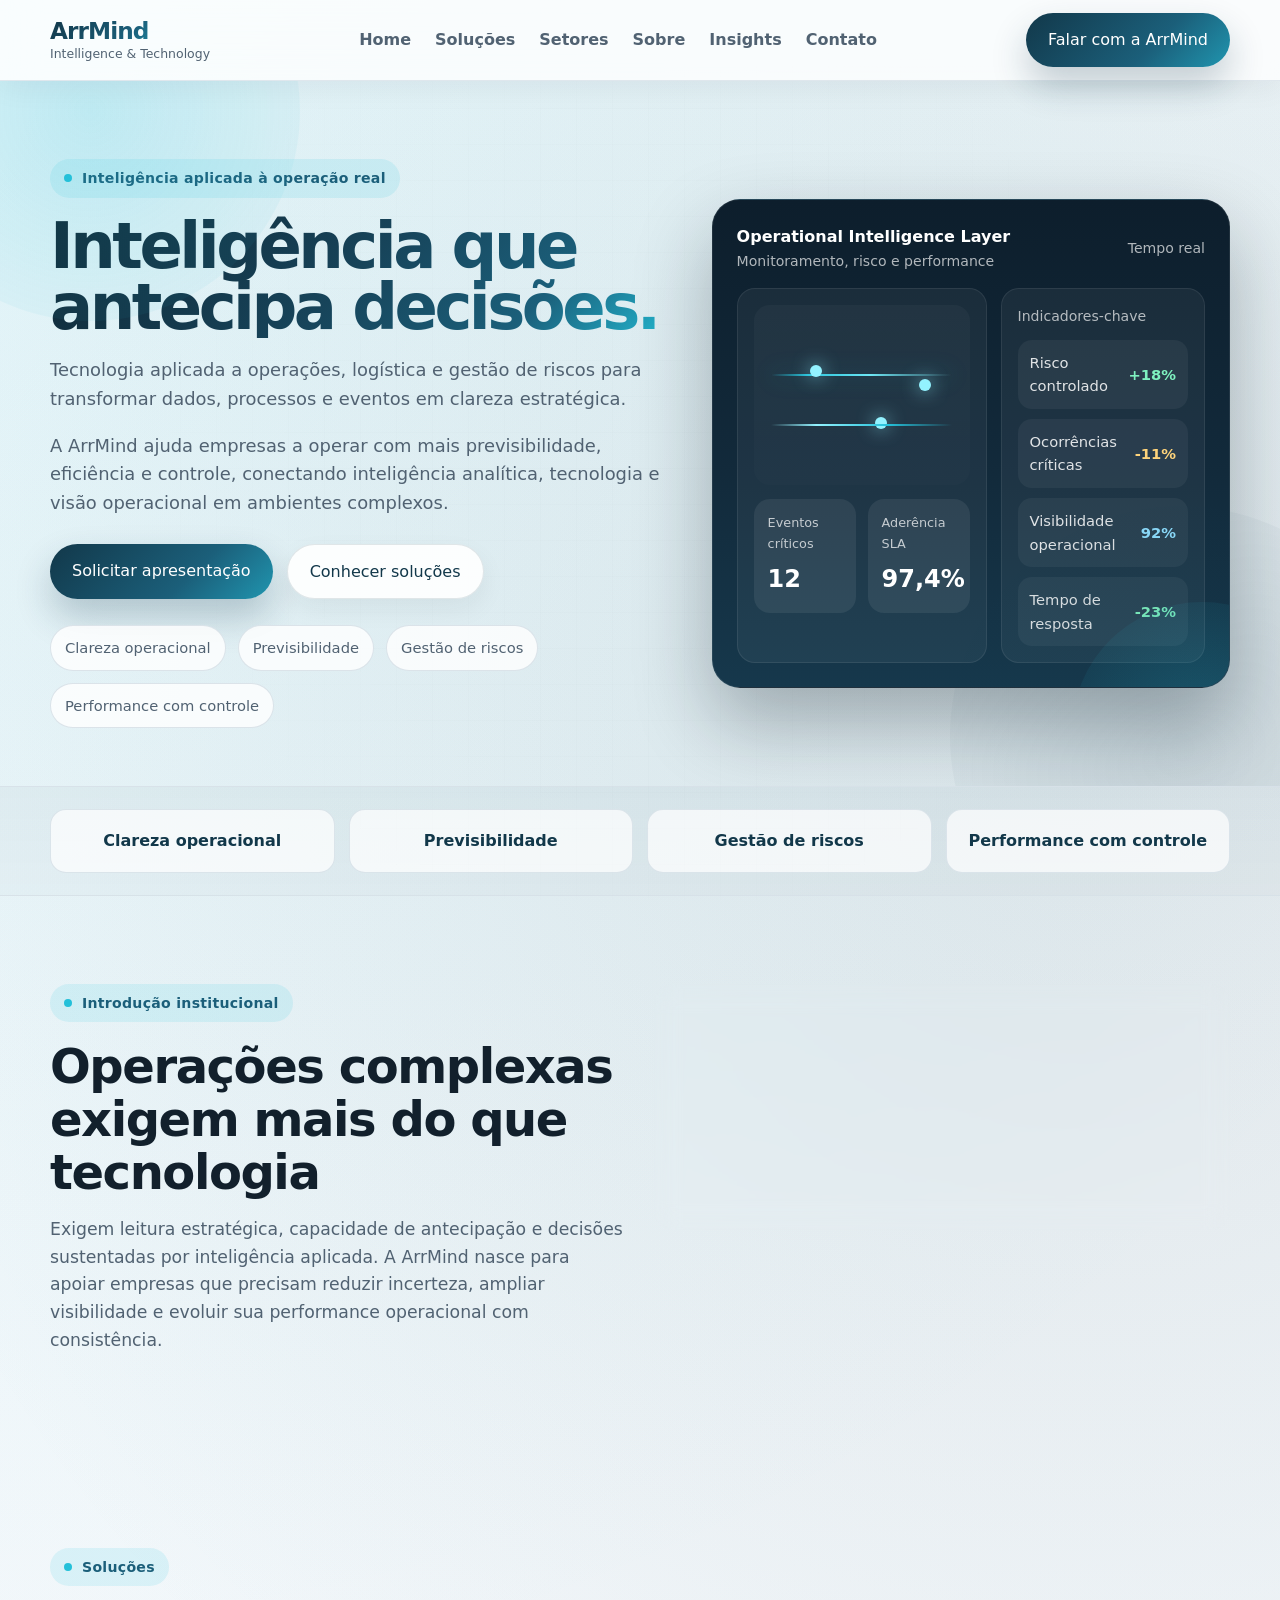
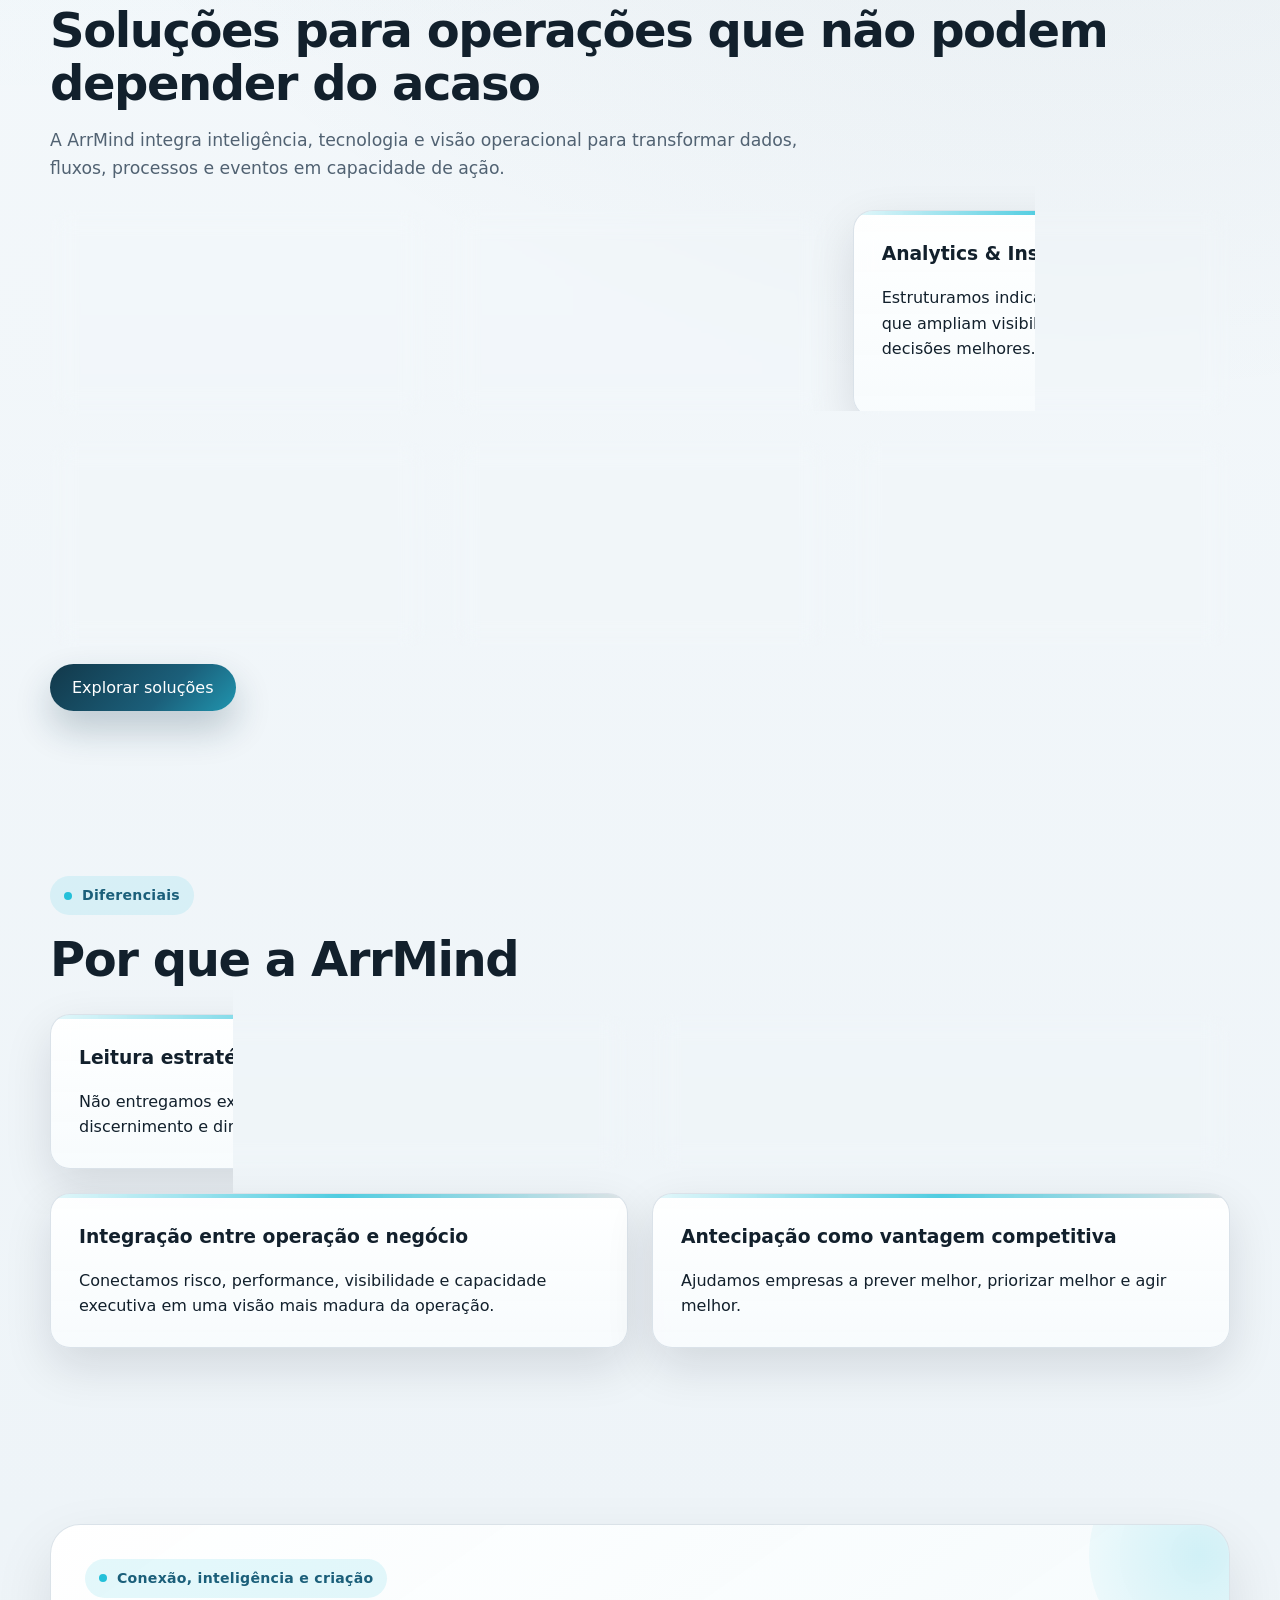
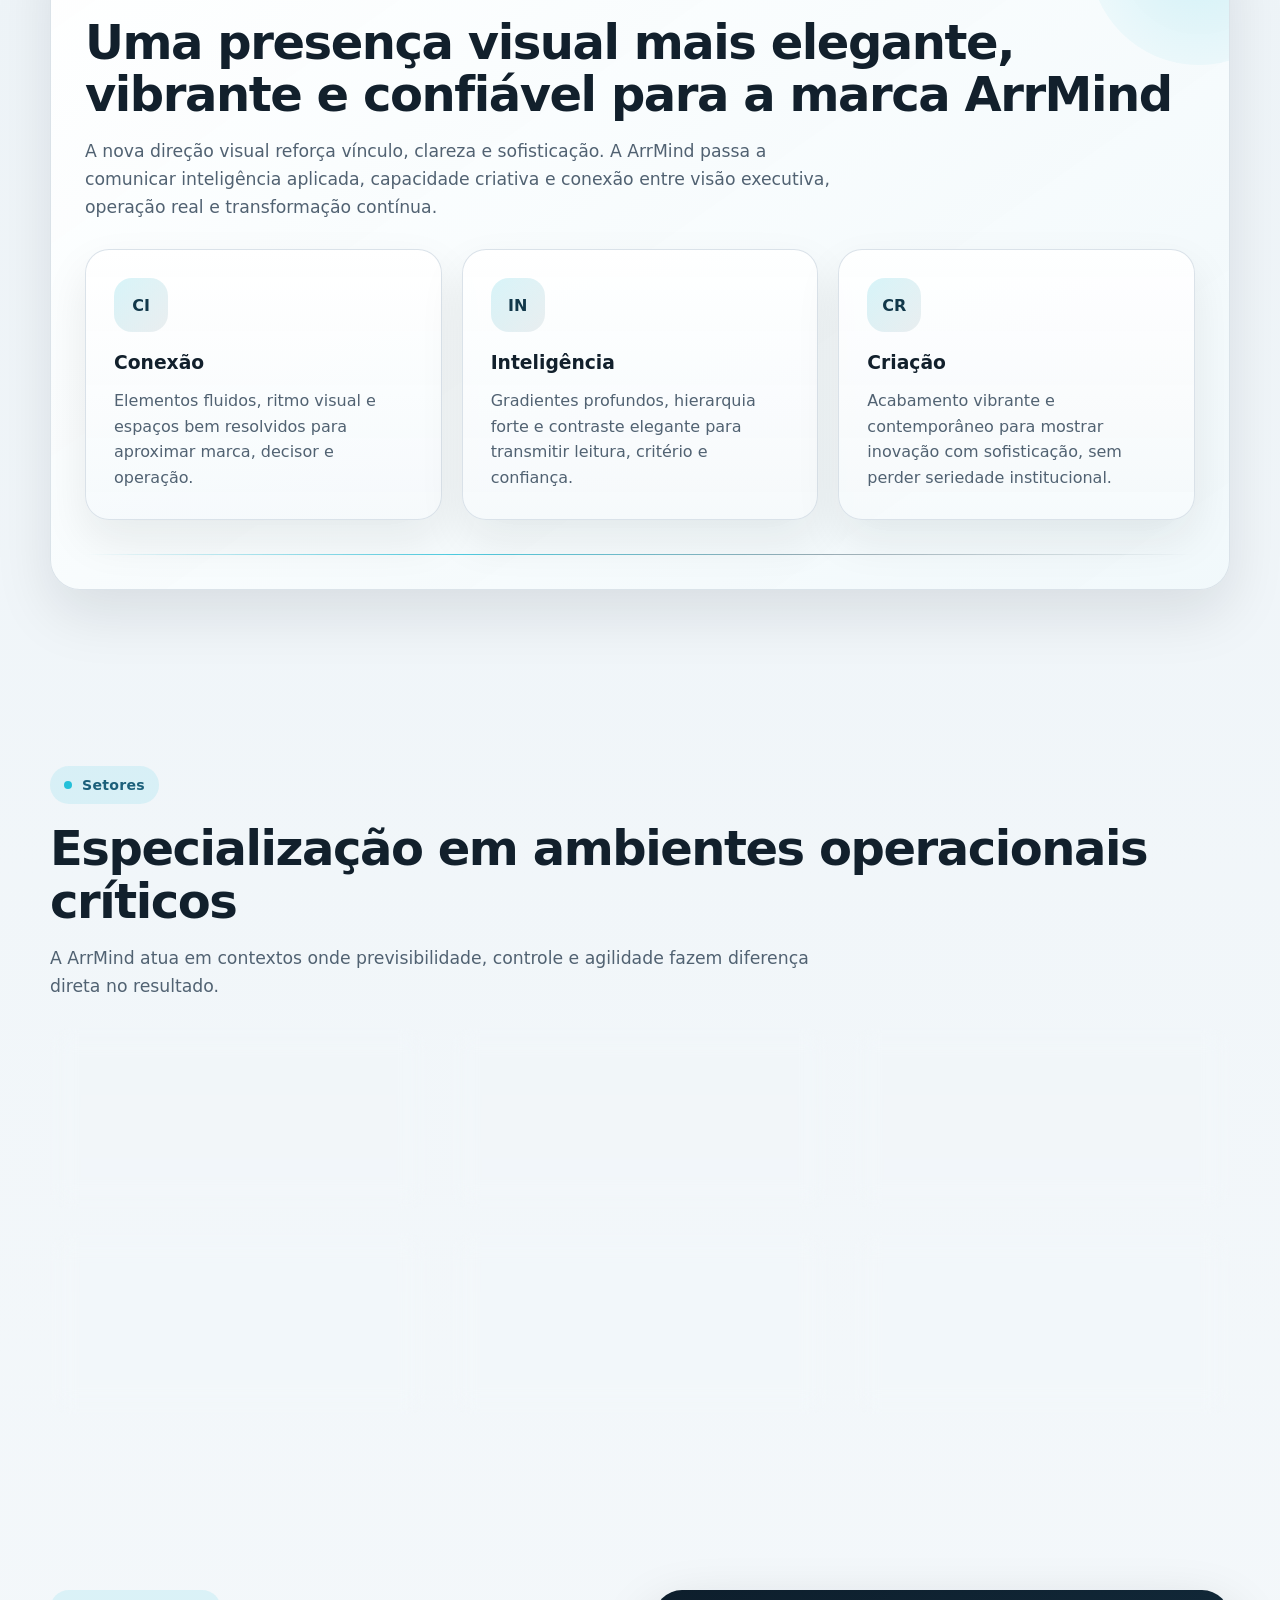
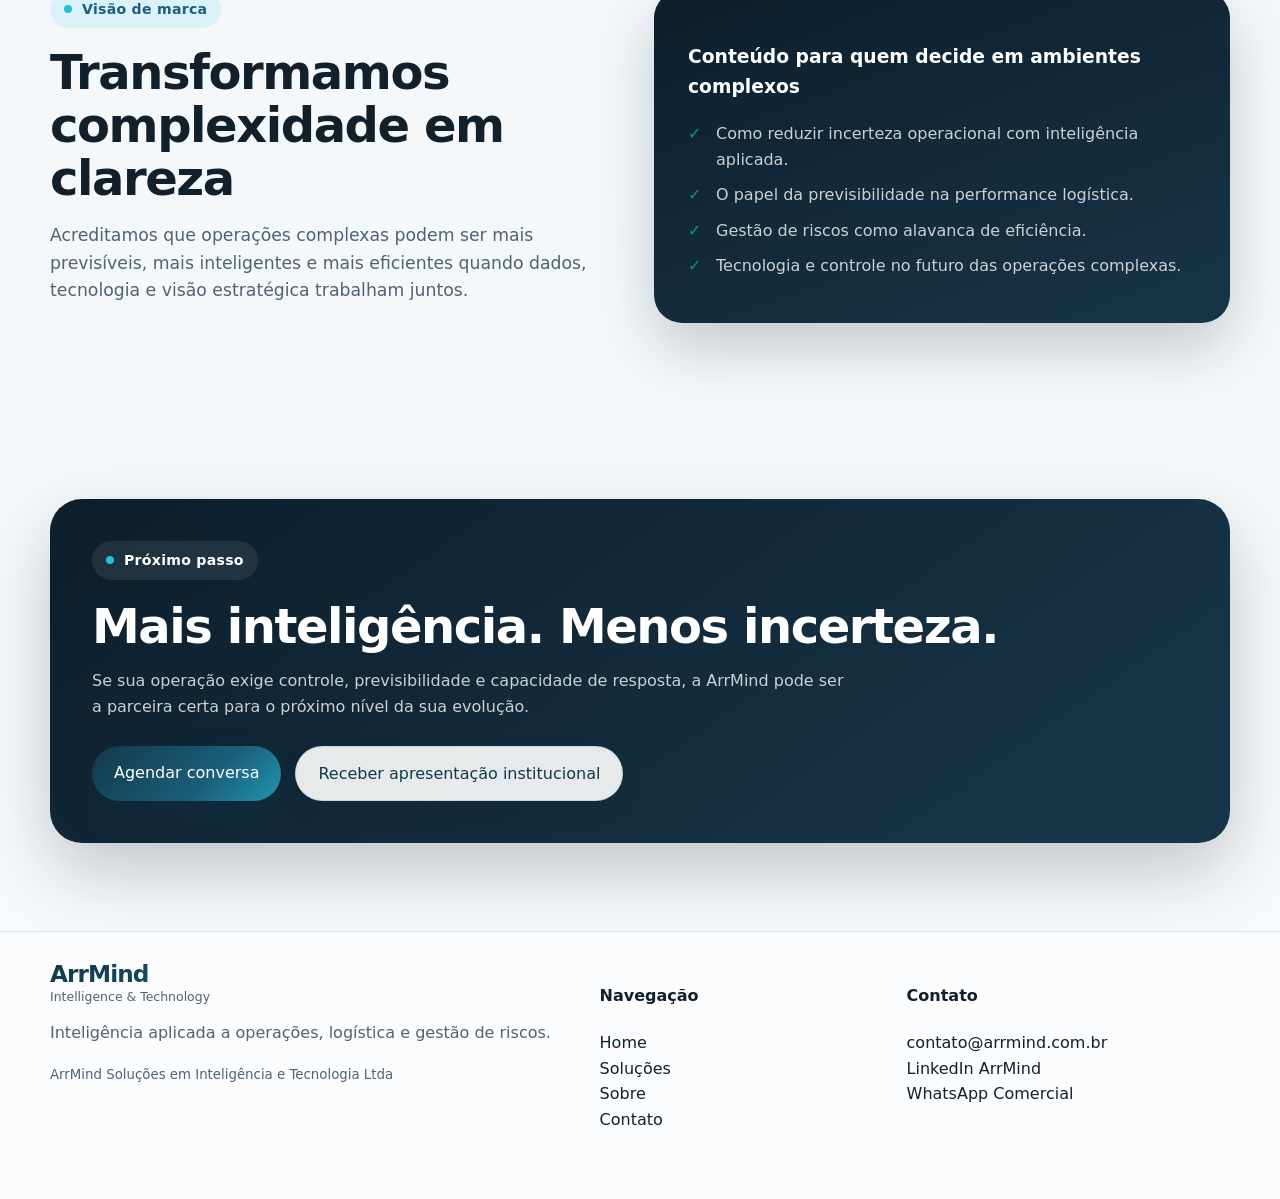
==== index.html @ adeccf99 "Add files via upload" ====
<!DOCTYPE html>
<html lang="pt-BR">
<head>
  <meta charset="UTF-8" />
  <meta name="viewport" content="width=device-width, initial-scale=1.0" />
  <title>ArrMind | Inteligência e Tecnologia para Operações Complexas</title>
  <meta name="description" content="A ArrMind conecta inteligência, tecnologia e visão operacional para apoiar empresas em logística, gestão de riscos, controle e performance." />
  <link rel="stylesheet" href="styles.css" />
</head>
<body>
  <header class="topbar">
    <div class="container nav">
      <a class="brand" href="index.html" aria-label="ArrMind, página inicial">
        <strong>ArrMind</strong>
        <span>Intelligence &amp; Technology</span>
      </a>
      <nav class="nav-links" aria-label="Navegação principal">
        <a href="index.html">Home</a>
        <a href="solucoes.html">Soluções</a>
        <a href="#setores">Setores</a>
        <a href="sobre.html">Sobre</a>
        <a href="#insights">Insights</a>
        <a href="contato.html">Contato</a>
      </nav>
      <div class="nav-actions">
        <a class="button btn-primary" href="contato.html">Falar com a ArrMind</a>
        <button class="menu-toggle" type="button" aria-label="Abrir menu" aria-expanded="false">☰</button>
      </div>
    </div>
  </header>

  <main>
    <section class="hero">
      <div class="container hero-layout">
        <div>
          <span class="eyebrow">Inteligência aplicada à operação real</span>
          <h1>Inteligência que antecipa decisões.</h1>
          <p>Tecnologia aplicada a operações, logística e gestão de riscos para transformar dados, processos e eventos em clareza estratégica.</p>
          <p>A ArrMind ajuda empresas a operar com mais previsibilidade, eficiência e controle, conectando inteligência analítica, tecnologia e visão operacional em ambientes complexos.</p>
          <div class="hero-actions">
            <a class="button btn-primary" href="contato.html">Solicitar apresentação</a>
            <a class="button btn-secondary" href="solucoes.html">Conhecer soluções</a>
          </div>
          <div class="hero-proof">
            <span>Clareza operacional</span>
            <span>Previsibilidade</span>
            <span>Gestão de riscos</span>
            <span>Performance com controle</span>
          </div>
        </div>

        <aside class="dashboard" aria-label="Painel ilustrativo de analytics e operação">
          <div class="dashboard-header">
            <div>
              <div class="dashboard-title">Operational Intelligence Layer</div>
              <div class="dashboard-small">Monitoramento, risco e performance</div>
            </div>
            <div class="dashboard-small">Tempo real</div>
          </div>
          <div class="dashboard-grid">
            <div class="panel">
              <div class="lines">
                <span class="dot a"></span>
                <span class="dot b"></span>
                <span class="dot c"></span>
              </div>
              <div class="kpi">
                <div class="kpi-item">
                  <div class="kpi-label">Eventos críticos</div>
                  <div class="kpi-value">12</div>
                </div>
                <div class="kpi-item">
                  <div class="kpi-label">Aderência SLA</div>
                  <div class="kpi-value">97,4%</div>
                </div>
              </div>
            </div>
            <div class="panel">
              <div class="dashboard-small">Indicadores-chave</div>
              <div class="stat-list">
                <div class="stat-pill"><span>Risco controlado</span><strong class="metric-up">+18%</strong></div>
                <div class="stat-pill"><span>Ocorrências críticas</span><strong class="metric-alert">-11%</strong></div>
                <div class="stat-pill"><span>Visibilidade operacional</span><strong class="metric-info">92%</strong></div>
                <div class="stat-pill"><span>Tempo de resposta</span><strong class="metric-up">-23%</strong></div>
              </div>
            </div>
          </div>
        </aside>
      </div>
    </section>

    <section class="band section-tight">
      <div class="container band-grid">
        <div class="band-item">Clareza operacional</div>
        <div class="band-item">Previsibilidade</div>
        <div class="band-item">Gestão de riscos</div>
        <div class="band-item">Performance com controle</div>
      </div>
    </section>

    <section class="section">
      <div class="container split">
        <div>
          <span class="eyebrow">Introdução institucional</span>
          <h2 class="section-title">Operações complexas exigem mais do que tecnologia</h2>
          <p class="section-subtitle">Exigem leitura estratégica, capacidade de antecipação e decisões sustentadas por inteligência aplicada. A ArrMind nasce para apoiar empresas que precisam reduzir incerteza, ampliar visibilidade e evoluir sua performance operacional com consistência.</p>
        </div>
        <div class="card">
          <h3>O que muda quando a operação ganha direção</h3>
          <ul class="list-check">
            <li>Menos ruído e mais contexto para decidir.</li>
            <li>Mais previsibilidade em ambientes de alta criticidade.</li>
            <li>Melhor leitura sobre desvios, riscos e exceções.</li>
            <li>Integração entre visão executiva e realidade operacional.</li>
          </ul>
        </div>
      </div>
    </section>

    <section class="section" id="solucoes">
      <div class="container">
        <span class="eyebrow">Soluções</span>
        <h2 class="section-title">Soluções para operações que não podem depender do acaso</h2>
        <p class="section-subtitle">A ArrMind integra inteligência, tecnologia e visão operacional para transformar dados, fluxos, processos e eventos em capacidade de ação.</p>
        <div class="grid grid-3" style="margin-top: 28px;">
          <article class="card"><h3>Inteligência Operacional</h3><p>Convertemos informação em leitura prática para apoiar decisões mais rápidas, claras e eficientes.</p></article>
          <article class="card"><h3>Gestão de Riscos</h3><p>Mapeamos vulnerabilidades, ampliamos monitoramento e fortalecemos a resposta em operações críticas.</p></article>
          <article class="card"><h3>Analytics &amp; Insights</h3><p>Estruturamos indicadores e análises que ampliam visibilidade e sustentam decisões melhores.</p></article>
          <article class="card"><h3>Automação de Processos</h3><p>Aplicamos tecnologia para reduzir fricção, dar ritmo à operação e ampliar controle com escala.</p></article>
          <article class="card"><h3>Torre de Controle</h3><p>Centralizamos visibilidade, acompanhamento e gestão de exceções para operações que exigem coordenação constante.</p></article>
          <article class="card"><h3>Performance e Visibilidade</h3><p>Fortalecemos a medição e a evolução operacional com base em inteligência aplicada.</p></article>
        </div>
        <div style="margin-top: 28px;">
          <a class="button btn-primary" href="solucoes.html">Explorar soluções</a>
        </div>
      </div>
    </section>

    <section class="section" id="diferenciais">
      <div class="container">
        <span class="eyebrow">Diferenciais</span>
        <h2 class="section-title">Por que a ArrMind</h2>
        <div class="grid grid-2" style="margin-top: 28px;">
          <article class="card"><h3>Leitura estratégica, não apenas informação</h3><p>Não entregamos excesso de dados. Entregamos contexto, discernimento e direção para decisão.</p></article>
          <article class="card"><h3>Tecnologia orientada à realidade da operação</h3><p>Nossas abordagens são pensadas para ambientes operacionais reais, com foco em impacto, controle e consistência.</p></article>
          <article class="card"><h3>Integração entre operação e negócio</h3><p>Conectamos risco, performance, visibilidade e capacidade executiva em uma visão mais madura da operação.</p></article>
          <article class="card"><h3>Antecipação como vantagem competitiva</h3><p>Ajudamos empresas a prever melhor, priorizar melhor e agir melhor.</p></article>
        </div>
      </div>
    </section>

    <section class="section">
      <div class="container">
        <div class="trust-panel">
          <span class="eyebrow">Conexão, inteligência e criação</span>
          <h2 class="section-title">Uma presença visual mais elegante, vibrante e confiável para a marca ArrMind</h2>
          <p class="section-subtitle">A nova direção visual reforça vínculo, clareza e sofisticação. A ArrMind passa a comunicar inteligência aplicada, capacidade criativa e conexão entre visão executiva, operação real e transformação contínua.</p>
          <div class="connection-grid">
            <article class="connection-card">
              <div class="icon">CI</div>
              <h3>Conexão</h3>
              <p>Elementos fluidos, ritmo visual e espaços bem resolvidos para aproximar marca, decisor e operação.</p>
            </article>
            <article class="connection-card">
              <div class="icon">IN</div>
              <h3>Inteligência</h3>
              <p>Gradientes profundos, hierarquia forte e contraste elegante para transmitir leitura, critério e confiança.</p>
            </article>
            <article class="connection-card">
              <div class="icon">CR</div>
              <h3>Criação</h3>
              <p>Acabamento vibrante e contemporâneo para mostrar inovação com sofisticação, sem perder seriedade institucional.</p>
            </article>
          </div>
          <div class="glow-line"></div>
        </div>
      </div>
    </section>

    <section class="section" id="setores">
      <div class="container">
        <span class="eyebrow">Setores</span>
        <h2 class="section-title">Especialização em ambientes operacionais críticos</h2>
        <p class="section-subtitle">A ArrMind atua em contextos onde previsibilidade, controle e agilidade fazem diferença direta no resultado.</p>
        <div class="grid grid-3" style="margin-top: 28px;">
          <article class="card"><h3>Transporte</h3><p>Mais coordenação, visibilidade e resposta para operações em movimento.</p></article>
          <article class="card"><h3>Logística</h3><p>Integração entre processos, dados e inteligência para ampliar eficiência operacional.</p></article>
          <article class="card"><h3>Supply Chain</h3><p>Mais clareza para gerir fluxos complexos, reduzir vulnerabilidades e melhorar performance.</p></article>
          <article class="card"><h3>Operações Críticas</h3><p>Monitoramento, análise rápida e resposta estruturada quando tempo e risco importam.</p></article>
          <article class="card"><h3>Gestão de Riscos</h3><p>Visão analítica para reduzir exposição, proteger ativos e sustentar decisões melhores.</p></article>
          <article class="card"><h3>Centros de Controle</h3><p>Inteligência aplicada à priorização, acompanhamento e tomada de decisão em tempo real.</p></article>
        </div>
      </div>
    </section>

    <section class="section" id="insights">
      <div class="container split">
        <div>
          <span class="eyebrow">Visão de marca</span>
          <h2 class="section-title">Transformamos complexidade em clareza</h2>
          <p class="section-subtitle">Acreditamos que operações complexas podem ser mais previsíveis, mais inteligentes e mais eficientes quando dados, tecnologia e visão estratégica trabalham juntos.</p>
        </div>
        <div class="highlight-box">
          <h3>Conteúdo para quem decide em ambientes complexos</h3>
          <ul class="list-check">
            <li>Como reduzir incerteza operacional com inteligência aplicada.</li>
            <li>O papel da previsibilidade na performance logística.</li>
            <li>Gestão de riscos como alavanca de eficiência.</li>
            <li>Tecnologia e controle no futuro das operações complexas.</li>
          </ul>
        </div>
      </div>
    </section>

    <section class="section">
      <div class="container">
        <div class="cta-banner">
          <span class="eyebrow" style="background: rgba(255,255,255,.08); color: white;">Próximo passo</span>
          <h2 class="section-title" style="color: white; margin-top: 20px;">Mais inteligência. Menos incerteza.</h2>
          <p>Se sua operação exige controle, previsibilidade e capacidade de resposta, a ArrMind pode ser a parceira certa para o próximo nível da sua evolução.</p>
          <div class="hero-actions">
            <a class="button btn-primary" href="contato.html">Agendar conversa</a>
            <a class="button btn-secondary" href="contato.html">Receber apresentação institucional</a>
          </div>
        </div>
      </div>
    </section>
  </main>

  <footer class="footer">
    <div class="container footer-grid">
      <div>
        <div class="brand"><strong>ArrMind</strong><span>Intelligence &amp; Technology</span></div>
        <p class="muted">Inteligência aplicada a operações, logística e gestão de riscos.</p>
        <small>ArrMind Soluções em Inteligência e Tecnologia Ltda</small>
      </div>
      <div>
        <h4>Navegação</h4>
        <p><a href="index.html">Home</a><br /><a href="solucoes.html">Soluções</a><br /><a href="sobre.html">Sobre</a><br /><a href="contato.html">Contato</a></p>
      </div>
      <div>
        <h4>Contato</h4>
        <p>contato@arrmind.com.br<br />LinkedIn ArrMind<br />WhatsApp Comercial</p>
      </div>
    </div>
  </footer>

  <script src="script.js"></script>
</body>
</html>
---- styles.css ----
:root {
  --bg: #0b1620;
  --bg-soft: #101f2c;
  --surface: #ffffff;
  --surface-soft: #f4f7fa;
  --text: #12202c;
  --text-soft: #516272;
  --line: #d8e1e8;
  --primary: #12384a;
  --primary-2: #1b5f7a;
  --accent: #24c0d9;
  --accent-soft: rgba(36, 192, 217, 0.12);
  --success: #1f8f70;
  --shadow: 0 18px 48px rgba(8, 20, 30, 0.12);
  --radius: 20px;
  --radius-sm: 12px;
  --container: 1180px;
}

* { box-sizing: border-box; }
html { scroll-behavior: smooth; }
body {
  margin: 0;
  font-family: Inter, ui-sans-serif, system-ui, -apple-system, BlinkMacSystemFont, "Segoe UI", sans-serif;
  color: var(--text);
  background:
    radial-gradient(circle at top left, rgba(36,192,217,.11), transparent 28%),
    radial-gradient(circle at 85% 12%, rgba(18,56,74,.10), transparent 24%),
    linear-gradient(180deg, #f8fbfd 0%, #eef4f8 52%, #f7fafc 100%);
  line-height: 1.6;
}
body::before {
  content: "";
  position: fixed;
  inset: 0;
  background-image: linear-gradient(rgba(18,56,74,.02) 1px, transparent 1px), linear-gradient(90deg, rgba(18,56,74,.02) 1px, transparent 1px);
  background-size: 36px 36px;
  pointer-events: none;
  mask-image: radial-gradient(circle at center, black 42%, transparent 78%);
  opacity: .4;
}
img { max-width: 100%; display: block; }
a { color: inherit; text-decoration: none; }
button, .button {
  font: inherit;
  cursor: pointer;
  border: 0;
  border-radius: 999px;
  transition: transform .18s ease, box-shadow .18s ease, background .18s ease;
}
.button:hover, button:hover { transform: translateY(-1px); }
.container {
  width: min(calc(100% - 40px), var(--container));
  margin: 0 auto;
}
.section { padding: 88px 0; }
.section-tight { padding: 64px 0; }
.eyebrow {
  display: inline-flex;
  align-items: center;
  gap: 10px;
  padding: 8px 14px;
  border-radius: 999px;
  background: var(--accent-soft);
  color: var(--primary-2);
  font-weight: 700;
  letter-spacing: .02em;
  font-size: .88rem;
}
.eyebrow::before {
  content: "";
  width: 8px;
  height: 8px;
  border-radius: 999px;
  background: var(--accent);
}
.section-title {
  font-size: clamp(2rem, 4vw, 3rem);
  line-height: 1.1;
  margin: 18px 0 14px;
  letter-spacing: -0.03em;
}
.section-subtitle {
  max-width: 760px;
  color: var(--text-soft);
  font-size: 1.08rem;
}
.grid { display: grid; gap: 24px; }
.grid-2 { grid-template-columns: repeat(2, minmax(0, 1fr)); }
.grid-3 { grid-template-columns: repeat(3, minmax(0, 1fr)); }
.card {
  position: relative;
  overflow: hidden;
  background: linear-gradient(180deg, rgba(255,255,255,.94) 0%, rgba(248,251,253,.92) 100%);
  backdrop-filter: blur(12px);
  border: 1px solid rgba(216,225,232,.95);
  border-radius: var(--radius);
  box-shadow: var(--shadow);
  padding: 28px;
  transition: transform .22s ease, box-shadow .22s ease, border-color .22s ease;
}
.card::before {
  content: "";
  position: absolute;
  left: 0;
  top: 0;
  width: 100%;
  height: 4px;
  background: linear-gradient(90deg, rgba(36,192,217,.12), rgba(36,192,217,.8), rgba(18,56,74,.14));
}
.card:hover {
  transform: translateY(-4px);
  box-shadow: 0 26px 60px rgba(8, 20, 30, 0.14);
  border-color: rgba(36,192,217,.24);
}
.card h3, .card h4 { margin-top: 0; margin-bottom: 12px; }
.card p:last-child { margin-bottom: 0; }
.topbar {
  position: sticky;
  top: 0;
  z-index: 30;
  background: rgba(255,255,255,.78);
  backdrop-filter: blur(18px);
  border-bottom: 1px solid rgba(216,225,232,.78);
  box-shadow: 0 8px 28px rgba(14, 27, 36, .05);
}
.nav {
  display: flex;
  align-items: center;
  justify-content: space-between;
  gap: 24px;
  min-height: 80px;
}
.brand {
  display: flex;
  flex-direction: column;
  line-height: 1;
}
.brand strong {
  font-size: 1.45rem;
  letter-spacing: -0.04em;
  background: linear-gradient(135deg, #12384a 0%, #1b5f7a 52%, #24c0d9 100%);
  -webkit-background-clip: text;
  background-clip: text;
  color: transparent;
}
.brand span {
  color: var(--text-soft);
  font-size: .78rem;
  margin-top: 6px;
}
.nav-links {
  display: flex;
  align-items: center;
  gap: 24px;
  color: var(--text-soft);
  font-weight: 600;
}
.nav-links a {
  position: relative;
  transition: color .18s ease;
}
.nav-links a::after {
  content: "";
  position: absolute;
  left: 0;
  bottom: -8px;
  width: 100%;
  height: 2px;
  border-radius: 999px;
  background: linear-gradient(90deg, var(--accent), var(--primary-2));
  transform: scaleX(0);
  transform-origin: left;
  transition: transform .2s ease;
}
.nav-links a:hover {
  color: var(--primary);
}
.nav-links a:hover::after {
  transform: scaleX(1);
}
.nav-actions { display: flex; align-items: center; gap: 14px; }
.menu-toggle {
  display: none;
  width: 46px;
  height: 46px;
  background: var(--surface);
  border: 1px solid var(--line);
  box-shadow: var(--shadow);
}
.btn-primary {
  background: linear-gradient(135deg, var(--primary) 0%, var(--primary-2) 62%, var(--accent) 130%);
  color: white;
  padding: 14px 22px;
  box-shadow: 0 18px 36px rgba(18, 56, 74, .24);
}
.btn-primary:hover {
  box-shadow: 0 22px 42px rgba(18, 56, 74, .3);
}
.btn-secondary {
  background: rgba(255,255,255,.9);
  color: var(--primary);
  border: 1px solid rgba(18, 56, 74, .12);
  padding: 14px 22px;
  box-shadow: 0 10px 26px rgba(15, 30, 42, .06);
}
.hero {
  padding: 78px 0 58px;
  position: relative;
  overflow: hidden;
}
.hero::before {
  content: "";
  position: absolute;
  inset: -180px auto auto -120px;
  width: 420px;
  height: 420px;
  border-radius: 50%;
  background: radial-gradient(circle, rgba(36,192,217,.18), rgba(36,192,217,0));
  pointer-events: none;
}
.hero::after {
  content: "";
  position: absolute;
  right: -130px;
  bottom: -180px;
  width: 460px;
  height: 460px;
  border-radius: 50%;
  background: radial-gradient(circle, rgba(18,56,74,.12), rgba(18,56,74,0));
  pointer-events: none;
}
.hero-layout {
  display: grid;
  grid-template-columns: 1.1fr .9fr;
  gap: 28px;
  align-items: center;
}
.hero h1 {
  font-size: clamp(2.6rem, 5vw, 4.8rem);
  line-height: .96;
  margin: 18px 0;
  letter-spacing: -0.055em;
  background: linear-gradient(135deg, #0f2634 0%, #17445a 48%, #1b5f7a 76%, #24c0d9 100%);
  -webkit-background-clip: text;
  background-clip: text;
  color: transparent;
}
.hero p {
  color: var(--text-soft);
  font-size: 1.12rem;
  max-width: 670px;
}
.hero-actions {
  display: flex;
  flex-wrap: wrap;
  gap: 14px;
  margin-top: 26px;
}
.hero-proof {
  display: flex;
  flex-wrap: wrap;
  gap: 12px;
  margin-top: 26px;
}
.hero-proof span {
  padding: 10px 14px;
  border-radius: 999px;
  background: rgba(255,255,255,.8);
  border: 1px solid rgba(216,225,232,.92);
  font-size: .92rem;
  color: var(--text-soft);
}
.dashboard {
  position: relative;
  overflow: hidden;
  background: linear-gradient(180deg, #0d1e2c 0%, #122a3b 56%, #16384c 100%);
  color: white;
  padding: 24px;
  border-radius: 28px;
  box-shadow: 0 34px 78px rgba(9, 23, 34, .30);
  border: 1px solid rgba(255,255,255,.08);
}
.dashboard::before {
  content: "";
  position: absolute;
  inset: auto -20% -36% auto;
  width: 260px;
  height: 260px;
  border-radius: 50%;
  background: radial-gradient(circle, rgba(36,192,217,.25), rgba(36,192,217,0));
}
.dashboard-header {
  display: flex;
  justify-content: space-between;
  align-items: center;
  margin-bottom: 16px;
}
.dashboard-title { font-weight: 700; font-size: 1rem; }
.dashboard-small { color: rgba(255,255,255,.68); font-size: .88rem; }
.dashboard-grid {
  display: grid;
  grid-template-columns: 1.1fr .9fr;
  gap: 14px;
}
.panel {
  border-radius: 18px;
  background: rgba(255,255,255,.05);
  border: 1px solid rgba(255,255,255,.08);
  padding: 16px;
}
.kpi {
  display: grid;
  grid-template-columns: repeat(2, minmax(0, 1fr));
  gap: 12px;
  margin-top: 14px;
}
.kpi-item {
  border-radius: 16px;
  background: rgba(255,255,255,.07);
  padding: 14px;
}
.kpi-label { font-size: .8rem; color: rgba(255,255,255,.72); }
.kpi-value { font-size: 1.5rem; font-weight: 800; margin-top: 6px; }
.lines {
  height: 180px;
  position: relative;
  border-radius: 16px;
  background: linear-gradient(180deg, rgba(255,255,255,.03), rgba(255,255,255,.01));
  overflow: hidden;
}
.lines::before, .lines::after {
  content: "";
  position: absolute;
  left: 8%; right: 8%;
  height: 2px;
  border-radius: 999px;
}
.lines::before {
  top: 38%;
  background: linear-gradient(90deg, transparent, #24c0d9 20%, #6ee7f5 55%, transparent);
  box-shadow: 0 0 22px rgba(36, 192, 217, .4);
}
.lines::after {
  top: 66%;
  background: linear-gradient(90deg, transparent, #93f2ff 25%, #24c0d9 65%, transparent);
}
.dot {
  position: absolute;
  width: 12px; height: 12px; border-radius: 50%;
  background: #93f2ff;
  box-shadow: 0 0 18px rgba(147,242,255,.8);
}
.dot.a { top: 33%; left: 26%; }
.dot.b { top: 62%; left: 56%; }
.dot.c { top: 41%; right: 18%; }
.stat-list { display: grid; gap: 10px; margin-top: 12px; }
.stat-pill {
  display: flex; justify-content: space-between; align-items: center;
  padding: 11px 12px; border-radius: 14px;
  background: rgba(255,255,255,.05);
  color: rgba(255,255,255,.86);
  font-size: .92rem;
}
.metric-up { color: #7ff2c0; }
.metric-alert { color: #ffd47b; }
.metric-info { color: #8fdfff; }
.band {
  padding: 22px 0;
  background: linear-gradient(180deg, rgba(18,56,74,.04), rgba(18,56,74,.02));
  border-top: 1px solid rgba(216,225,232,.9);
  border-bottom: 1px solid rgba(216,225,232,.9);
}
.band-grid {
  display: grid;
  grid-template-columns: repeat(4, minmax(0, 1fr));
  gap: 14px;
}
.band-item {
  padding: 18px 16px;
  border-radius: 16px;
  background: rgba(255,255,255,.7);
  border: 1px solid rgba(216,225,232,.9);
  color: var(--primary);
  font-weight: 700;
  text-align: center;
}
.list-check { list-style: none; padding: 0; margin: 16px 0 0; }
.list-check li { position: relative; padding-left: 28px; margin-bottom: 10px; color: var(--text-soft); }
.list-check li::before {
  content: "✓";
  position: absolute; left: 0; top: 0;
  color: var(--success);
  font-weight: 800;
}
.split {
  display: grid;
  grid-template-columns: 1fr 1fr;
  gap: 28px;
  align-items: start;
}
.highlight-box {
  background: linear-gradient(160deg, #0d1e2c 0%, #173548 100%);
  color: white;
  padding: 34px;
  border-radius: 28px;
  box-shadow: 0 26px 60px rgba(8,20,30,.2);
}
.highlight-box p, .highlight-box li { color: rgba(255,255,255,.78); }
.cta-banner {
  background: linear-gradient(145deg, #0d1e2c 0%, #173548 90%);
  color: white;
  border-radius: 32px;
  padding: 42px;
  box-shadow: 0 28px 70px rgba(8, 20, 30, .22);
}
.cta-banner p { color: rgba(255,255,255,.78); max-width: 760px; }
.form-card form {
  display: grid;
  gap: 14px;
}
.field-grid {
  display: grid;
  grid-template-columns: repeat(2, minmax(0, 1fr));
  gap: 14px;
}
label {
  display: grid;
  gap: 8px;
  font-weight: 600;
  color: var(--text);
}
input, select, textarea {
  width: 100%;
  border: 1px solid var(--line);
  border-radius: 14px;
  padding: 14px 16px;
  font: inherit;
  color: var(--text);
  background: white;
}
textarea { min-height: 150px; resize: vertical; }
input:focus, select:focus, textarea:focus {
  outline: 2px solid rgba(36,192,217,.18);
  border-color: var(--accent);
}
.footer {
  padding: 30px 0 50px;
  border-top: 1px solid rgba(216,225,232,.9);
  background: rgba(255,255,255,.52);
}
.footer-grid {
  display: grid;
  grid-template-columns: 1.3fr .7fr .8fr;
  gap: 24px;
}
.footer small, .muted { color: var(--text-soft); }
.page-hero {
  padding: 66px 0 34px;
}
.page-hero h1 {
  font-size: clamp(2.4rem, 5vw, 4.2rem);
  line-height: .98;
  margin: 18px 0 14px;
  letter-spacing: -0.05em;
}
.breadcrumb {
  color: var(--text-soft);
  font-size: .95rem;
}
.breadcrumb a { color: var(--primary-2); }
.anchor-target { scroll-margin-top: 100px; }
.trust-panel {
  position: relative;
  overflow: hidden;
  background: linear-gradient(145deg, rgba(255,255,255,.95) 0%, rgba(241,248,251,.92) 100%);
  border: 1px solid rgba(216,225,232,.92);
  border-radius: 30px;
  padding: 34px;
  box-shadow: 0 24px 58px rgba(8,20,30,.1);
}
.trust-panel::before {
  content: "";
  position: absolute;
  right: -80px;
  top: -80px;
  width: 220px;
  height: 220px;
  border-radius: 50%;
  background: radial-gradient(circle, rgba(36,192,217,.18), rgba(36,192,217,0));
}
.connection-grid {
  display: grid;
  grid-template-columns: repeat(3, minmax(0, 1fr));
  gap: 20px;
  margin-top: 28px;
}
.connection-card {
  position: relative;
  padding: 28px;
  border-radius: 24px;
  background: linear-gradient(180deg, rgba(255,255,255,.92) 0%, rgba(246,250,252,.9) 100%);
  border: 1px solid rgba(216,225,232,.94);
  box-shadow: 0 20px 46px rgba(8,20,30,.08);
}
.connection-card .icon {
  width: 54px;
  height: 54px;
  display: grid;
  place-items: center;
  margin-bottom: 16px;
  border-radius: 18px;
  font-weight: 800;
  color: var(--primary);
  background: linear-gradient(135deg, rgba(36,192,217,.18), rgba(18,56,74,.08));
}
.connection-card h3 { margin: 0 0 10px; }
.connection-card p { color: var(--text-soft); margin: 0; }
.glow-line {
  height: 1px;
  width: 100%;
  margin: 34px 0 0;
  background: linear-gradient(90deg, transparent, rgba(36,192,217,.8), rgba(18,56,74,.4), transparent);
}
@media (max-width: 1024px) {
  .hero-layout, .split, .grid-3, .footer-grid, .band-grid, .grid-2, .field-grid, .dashboard-grid, .connection-grid {
    grid-template-columns: 1fr;
  }
}
@media (max-width: 860px) {
  .nav { min-height: 74px; }
  .menu-toggle { display: inline-flex; align-items: center; justify-content: center; }
  .nav-links {
    position: absolute;
    top: 76px;
    left: 20px;
    right: 20px;
    display: none;
    flex-direction: column;
    align-items: flex-start;
    padding: 18px;
    background: rgba(255,255,255,.96);
    border: 1px solid rgba(216,225,232,.95);
    border-radius: 18px;
    box-shadow: var(--shadow);
  }
  .nav-links.open { display: flex; }
  .nav-actions .btn-primary { display: none; }
}
@media (max-width: 640px) {
  .section { padding: 72px 0; }
  .card, .highlight-box, .cta-banner, .dashboard { padding: 22px; }
  .container { width: min(calc(100% - 28px), var(--container)); }
  .hero h1, .page-hero h1 { letter-spacing: -0.04em; }
  .hero-actions .button, .hero-actions button, .btn-secondary, .btn-primary { width: 100%; text-align: center; justify-content: center; }
}

/* Landing page */
.landing-hero {
  padding: 72px 0 36px;
  position: relative;
  overflow: hidden;
}
.landing-hero::before {
  content: "";
  position: absolute;
  right: -120px;
  top: -110px;
  width: 420px;
  height: 420px;
  border-radius: 50%;
  background: radial-gradient(circle, rgba(36,192,217,.18), rgba(36,192,217,0));
}
.hero-badge-row {
  display: flex;
  flex-wrap: wrap;
  gap: 10px;
  margin-top: 18px;
}
.hero-badge-row span {
  padding: 9px 13px;
  border-radius: 999px;
  background: rgba(255,255,255,.78);
  border: 1px solid rgba(216,225,232,.92);
  color: var(--text-soft);
  font-size: .92rem;
}
.sticky-cta {
  position: sticky;
  top: 96px;
}
.kicker {
  font-size: .95rem;
  font-weight: 700;
  letter-spacing: .04em;
  color: var(--primary-2);
  text-transform: uppercase;
}
.offer-card {
  background: linear-gradient(160deg, #ffffff 0%, #f7fbfd 100%);
  border: 1px solid rgba(216,225,232,.96);
  box-shadow: var(--shadow);
  border-radius: 28px;
  padding: 30px;
}
.offer-card h3 { margin-top: 0; }
.mini-proof {
  display: grid;
  grid-template-columns: repeat(3, minmax(0, 1fr));
  gap: 12px;
  margin-top: 18px;
}
.mini-proof .proof-item {
  background: rgba(18,56,74,.04);
  border: 1px solid rgba(216,225,232,.92);
  border-radius: 16px;
  padding: 14px;
  text-align: center;
}
.proof-item strong {
  display: block;
  font-size: 1.1rem;
  color: var(--primary);
}
.number-list {
  counter-reset: item;
  display: grid;
  gap: 16px;
  margin-top: 24px;
}
.number-item {
  display: grid;
  grid-template-columns: 54px 1fr;
  gap: 16px;
  align-items: start;
  padding: 18px;
  border-radius: 18px;
  background: rgba(255,255,255,.78);
  border: 1px solid rgba(216,225,232,.92);
}
.number-item::before {
  counter-increment: item;
  content: counter(item, decimal-leading-zero);
  display: grid;
  place-items: center;
  width: 54px;
  height: 54px;
  border-radius: 16px;
  background: linear-gradient(135deg, var(--primary) 0%, var(--primary-2) 100%);
  color: white;
  font-weight: 800;
}
.comparison {
  display: grid;
  grid-template-columns: 1fr 1fr;
  gap: 20px;
}
.comparison .card { height: 100%; }
.comparison h3 { margin-bottom: 8px; }
.faq-item {
  border-top: 1px solid rgba(216,225,232,.92);
  padding: 20px 0;
}
.faq-item:first-child { border-top: 0; }
.faq-item h3 {
  margin: 0 0 8px;
  font-size: 1.06rem;
}
.form-note {
  margin-top: 12px;
  color: var(--text-soft);
  font-size: .92rem;
}
.inline-cta {
  display: flex;
  flex-wrap: wrap;
  gap: 12px;
  margin-top: 22px;
}
@media (max-width: 1024px) {
  .mini-proof, .comparison { grid-template-columns: 1fr; }
  .sticky-cta { position: static; }
}
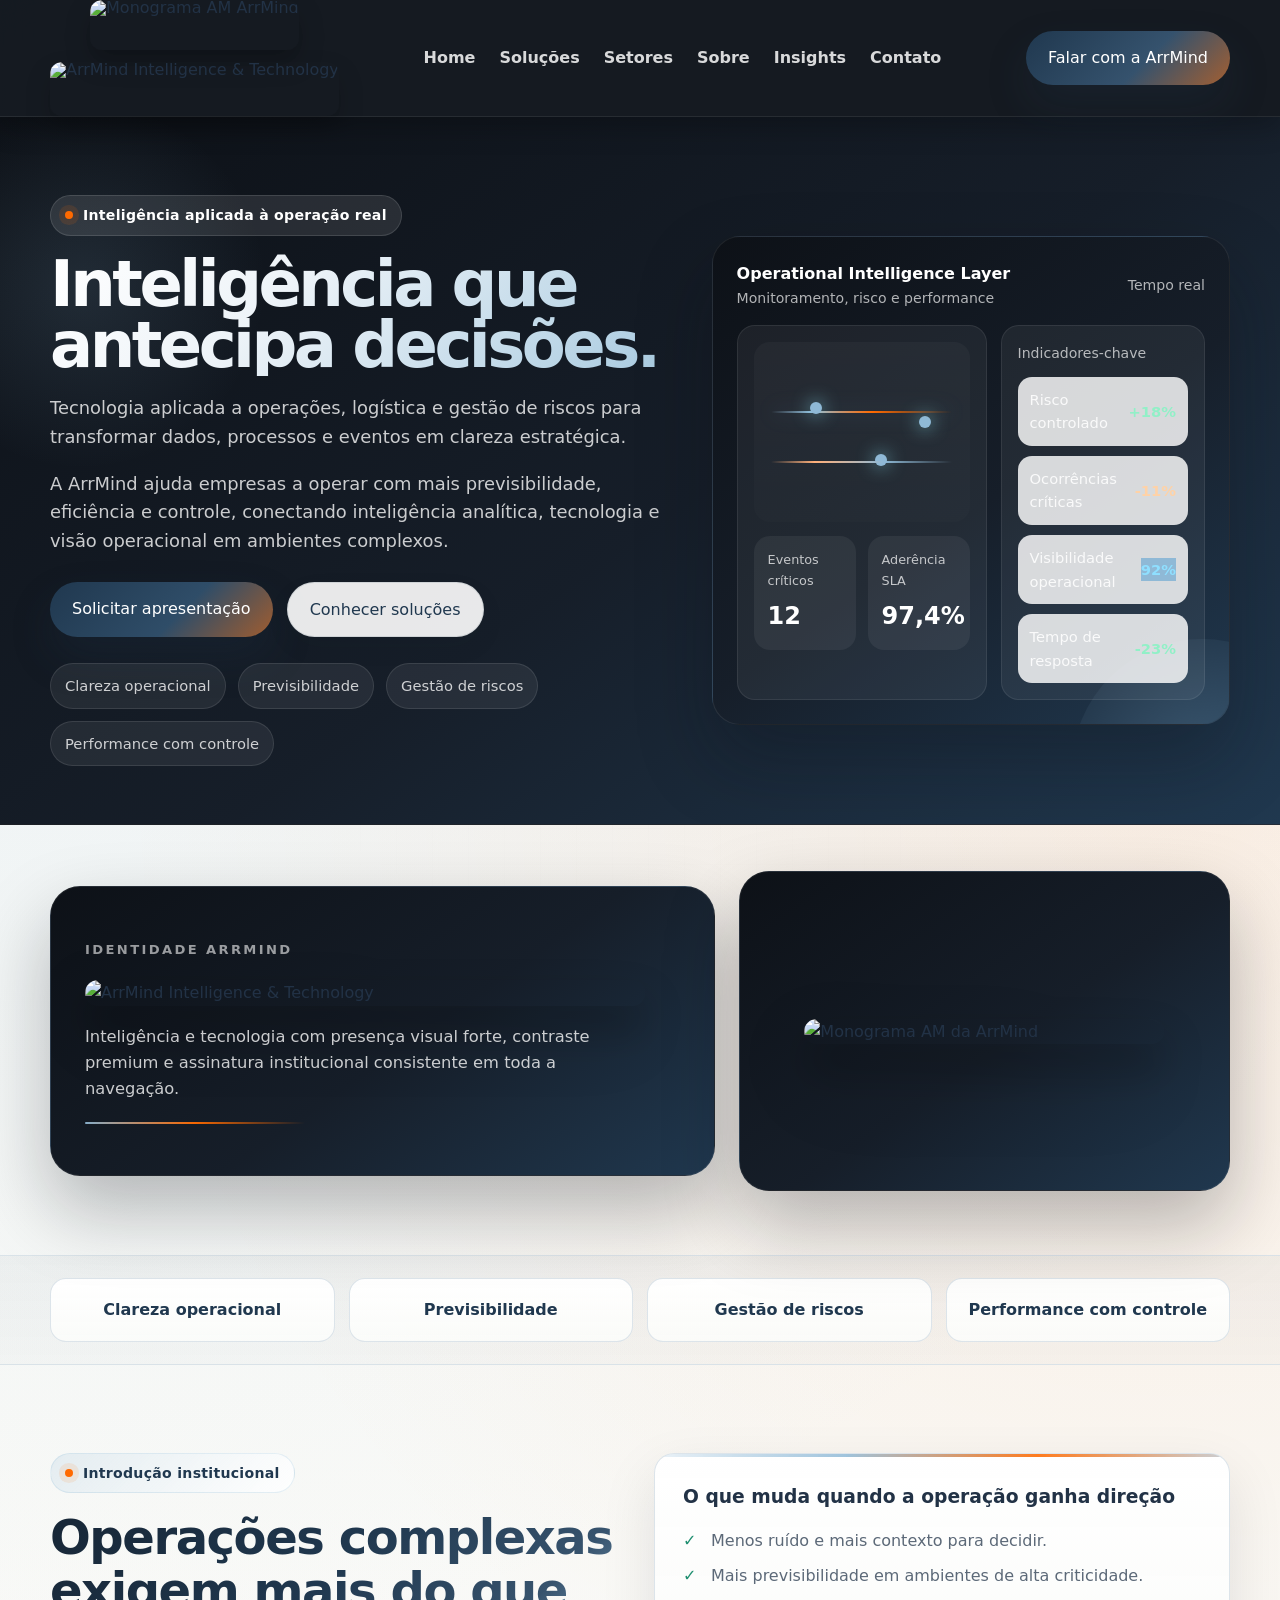
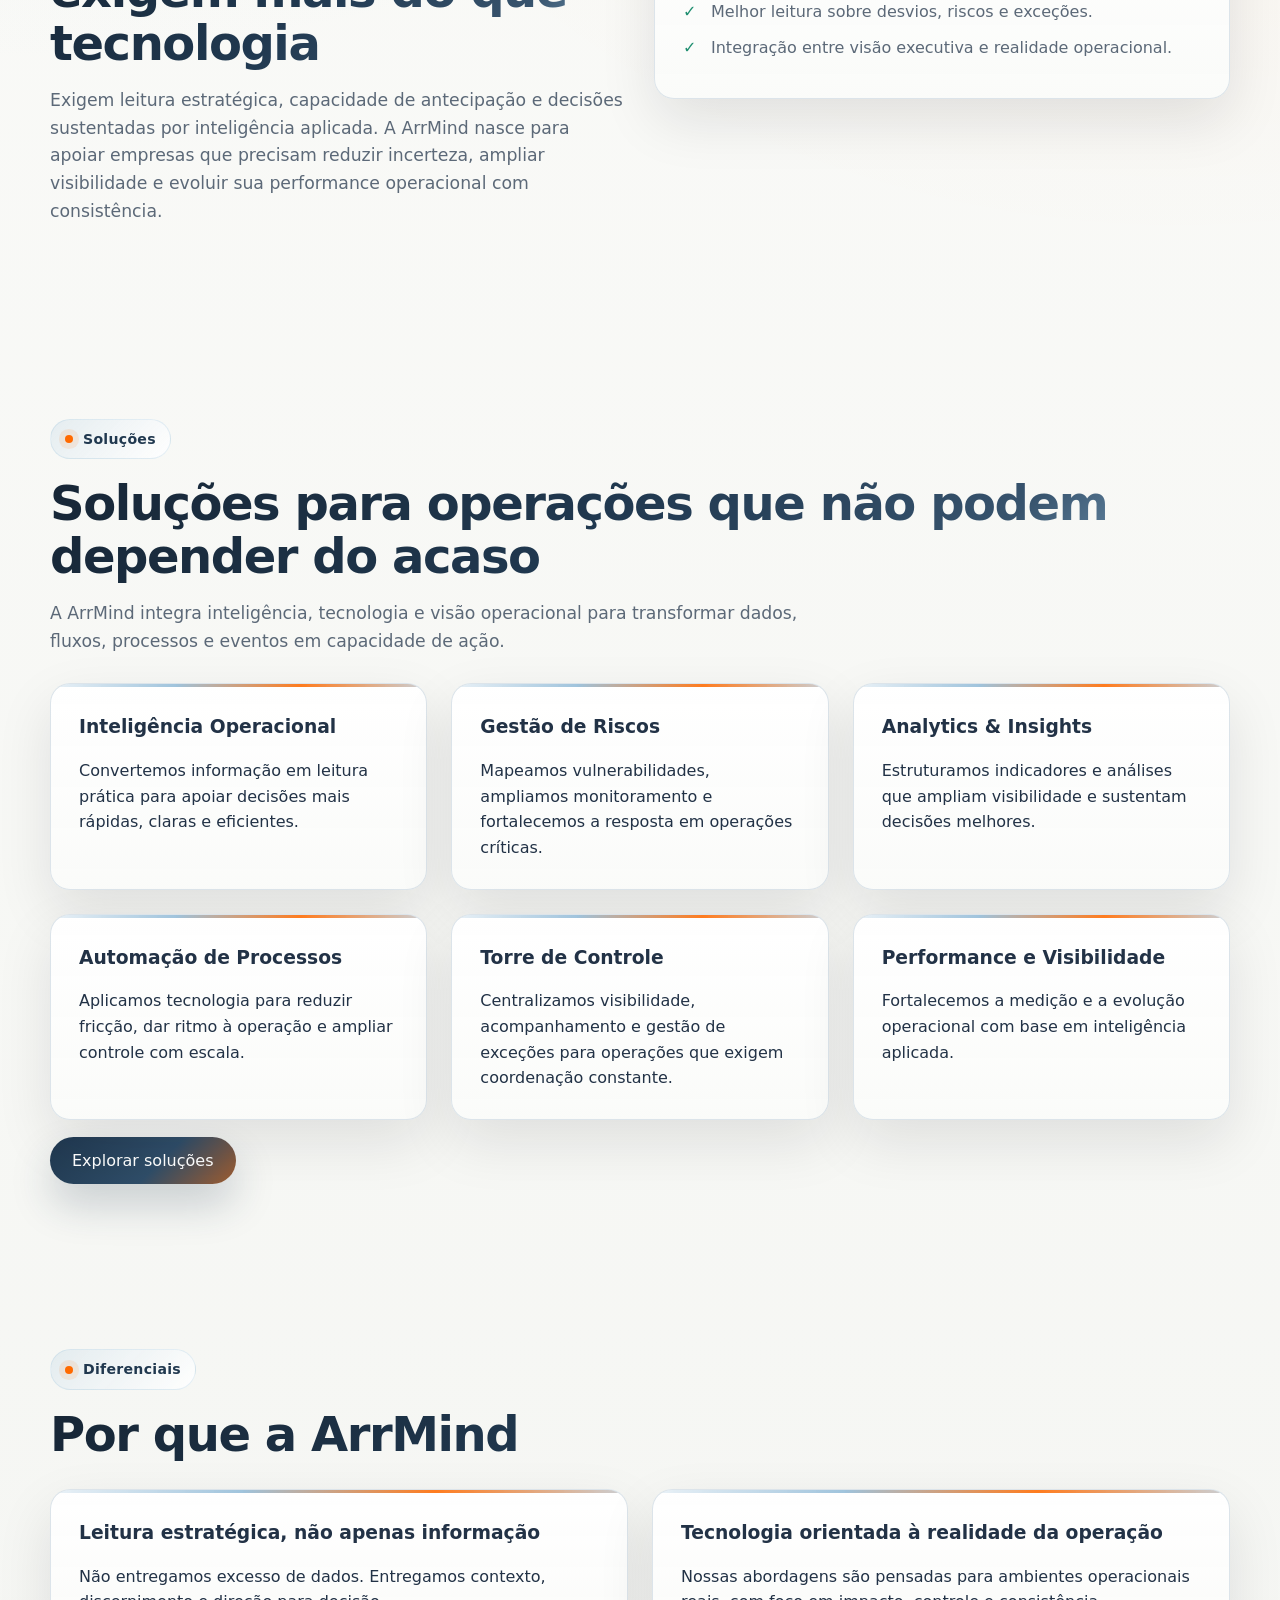
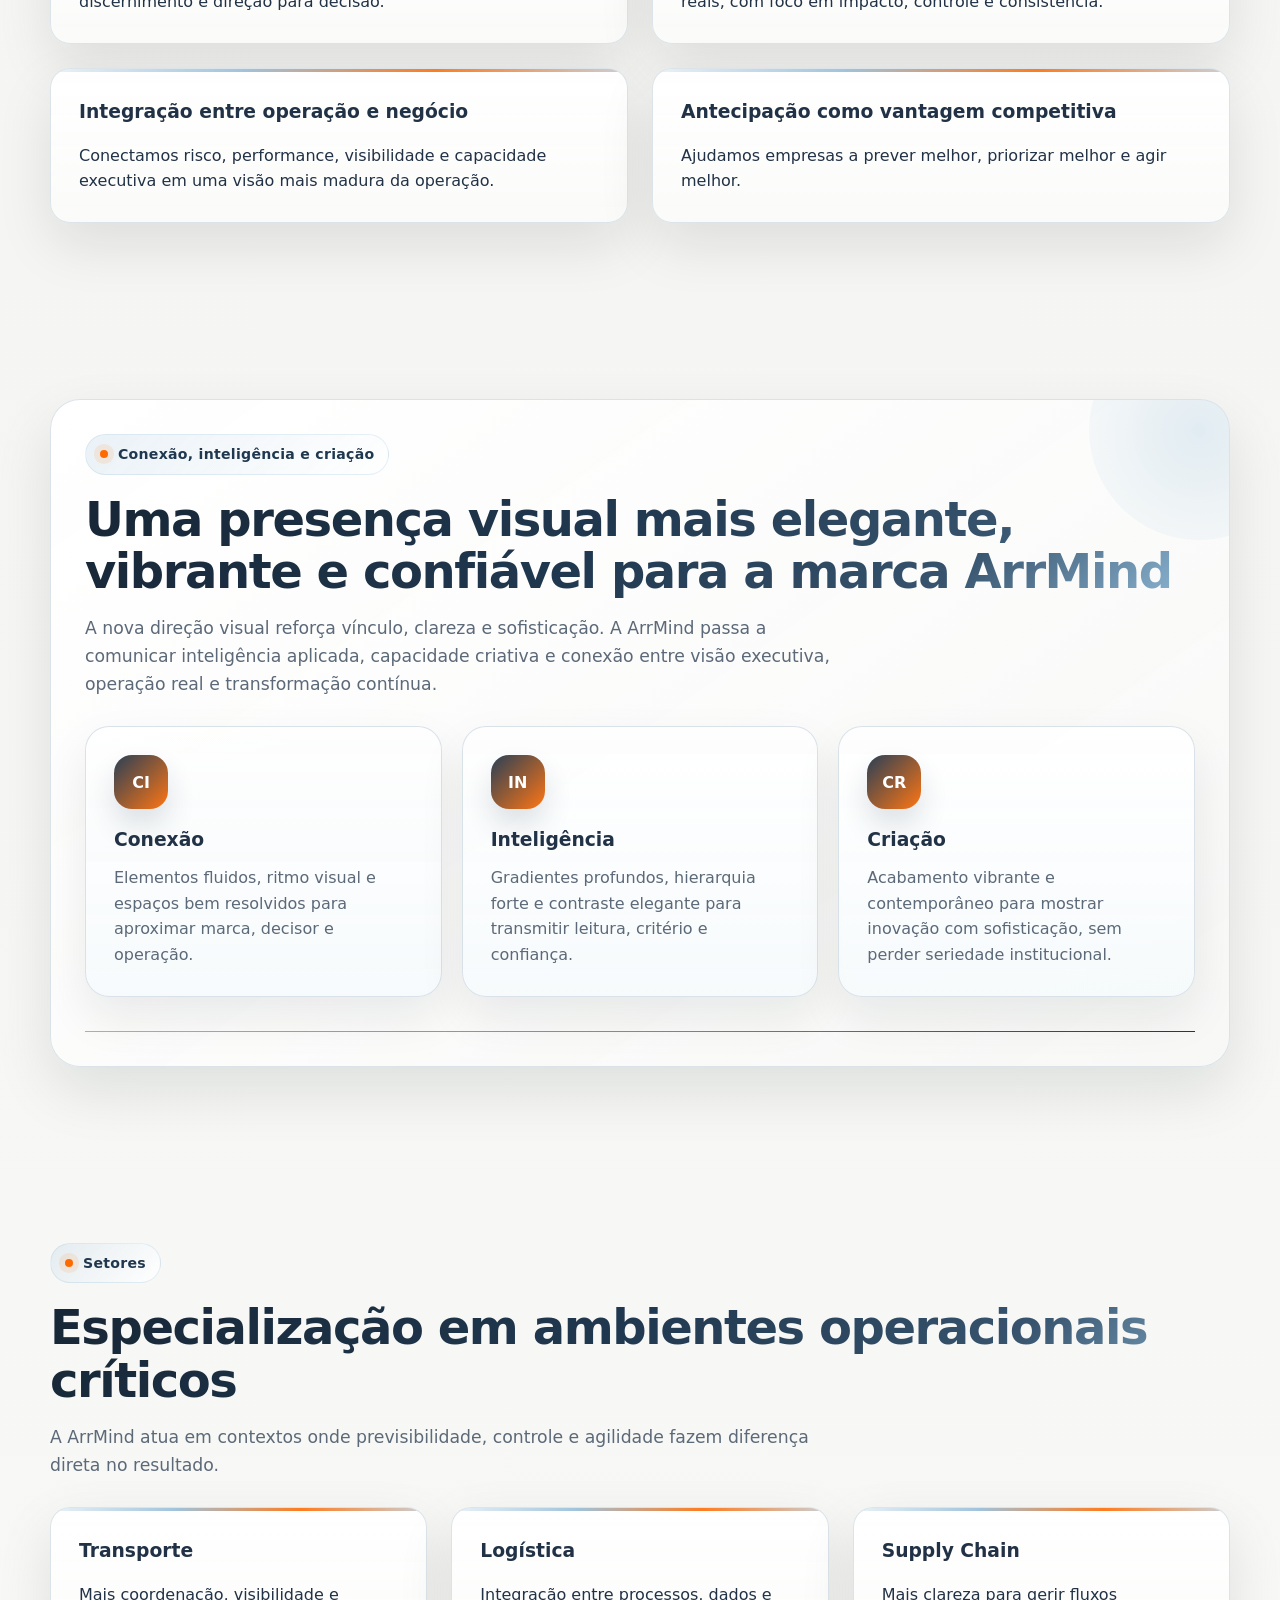
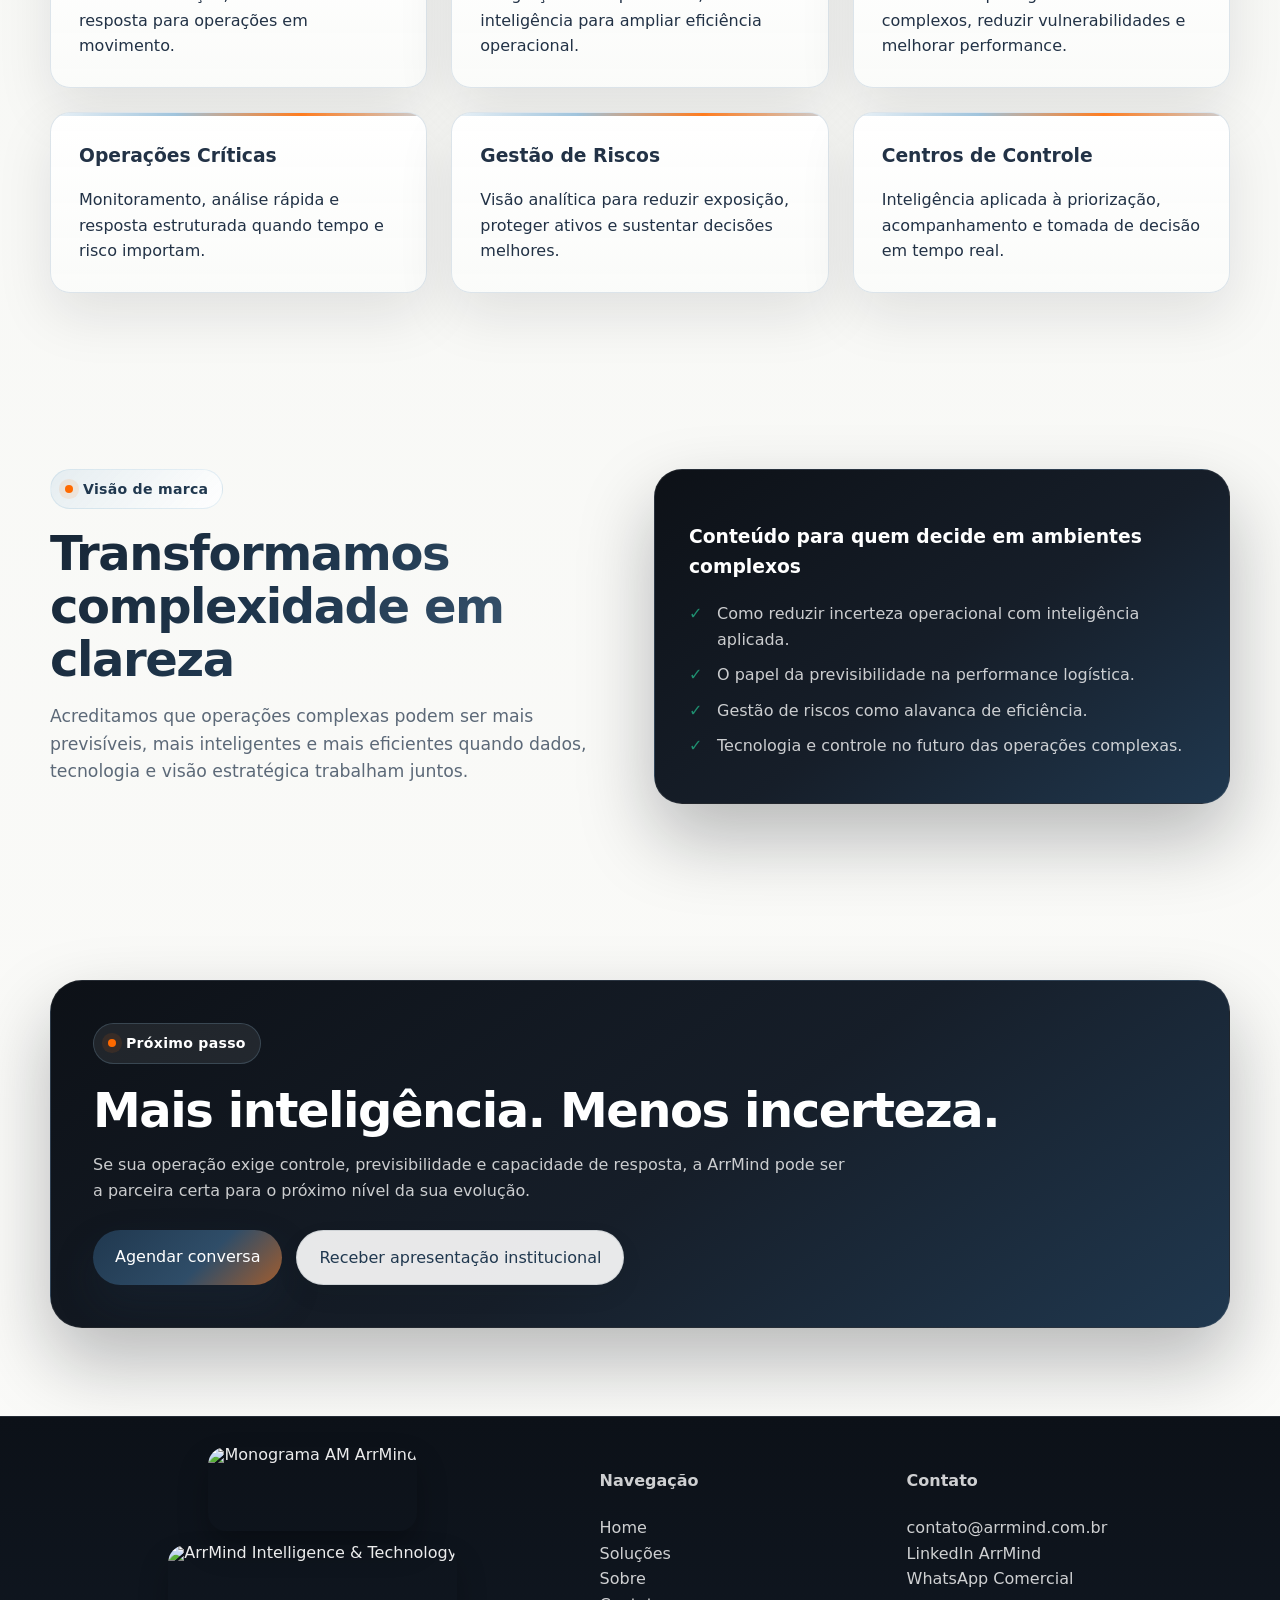
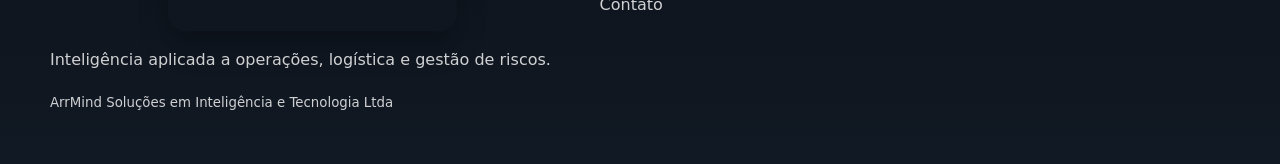
==== commit e7c4761c: "Add files via upload" ====
--- a/index.html
+++ b/index.html
@@ -10,9 +10,9 @@
 <body>
   <header class="topbar">
     <div class="container nav">
-      <a class="brand" href="index.html" aria-label="ArrMind, página inicial">
-        <strong>ArrMind</strong>
-        <span>Intelligence &amp; Technology</span>
+      <a class="brand brand-header" href="index.html" aria-label="ArrMind, página inicial">
+        <img class="brand-monogram-header" src="assets/monograma-arrmind-dark.png" alt="Monograma AM ArrMind" />
+        <img class="brand-wordmark-header" src="assets/logo-arrmind-dark.png" alt="ArrMind Intelligence &amp; Technology" />
       </a>
       <nav class="nav-links" aria-label="Navegação principal">
         <a href="index.html">Home</a>
@@ -87,6 +87,22 @@
           </div>
         </aside>
       </div>
+
+    </section>
+
+
+        <section class="section-tight brand-presence">
+      <div class="container brand-presence-grid">
+        <div class="brand-stage">
+          <div class="brand-stage-label">Identidade ArrMind</div>
+          <img class="brand-stage-wordmark" src="assets/logo-arrmind-dark.png" alt="ArrMind Intelligence &amp; Technology" />
+          <p class="brand-stage-text">Inteligência e tecnologia com presença visual forte, contraste premium e assinatura institucional consistente em toda a navegação.</p>
+          <div class="brand-stage-line"></div>
+        </div>
+        <div class="brand-mark-card">
+          <img class="brand-mark-monogram" src="assets/monograma-arrmind-dark.png" alt="Monograma AM da ArrMind" />
+        </div>
+      </div>
     </section>
 
     <section class="band section-tight">
@@ -230,7 +246,10 @@
   <footer class="footer">
     <div class="container footer-grid">
       <div>
-        <div class="brand"><strong>ArrMind</strong><span>Intelligence &amp; Technology</span></div>
+        <div class="brand brand-footer-lockup">
+          <img class="brand-monogram-footer" src="assets/monograma-arrmind-dark.png" alt="Monograma AM ArrMind" />
+          <img class="brand-wordmark-footer" src="assets/logo-arrmind-dark.png" alt="ArrMind Intelligence &amp; Technology" />
+        </div>
         <p class="muted">Inteligência aplicada a operações, logística e gestão de riscos.</p>
         <small>ArrMind Soluções em Inteligência e Tecnologia Ltda</small>
       </div>
--- a/styles.css
+++ b/styles.css
@@ -681,3 +681,792 @@
   .mini-proof, .comparison { grid-template-columns: 1fr; }
   .sticky-cta { position: static; }
 }
+
+
+/* ===== ArrMind brand refresh ===== */
+:root {
+  --bg: #12171f;
+  --bg-soft: #1a2430;
+  --surface: #ffffff;
+  --surface-soft: #f7f8f6;
+  --text: #223246;
+  --text-soft: #5c6978;
+  --line: #dbe3ea;
+  --primary: #20384f;
+  --primary-2: #37536d;
+  --accent: #ff6a00;
+  --accent-alt: #8fb9d6;
+  --accent-soft: rgba(143,185,214,.14);
+  --shadow: 0 22px 56px rgba(18, 23, 31, 0.10);
+}
+
+body {
+  background:
+    radial-gradient(circle at top left, rgba(143,185,214,.18), transparent 25%),
+    radial-gradient(circle at 92% 12%, rgba(255,106,0,.09), transparent 18%),
+    linear-gradient(180deg, #fcfcfa 0%, #f5f6f3 52%, #fbfbf9 100%);
+}
+
+body::before {
+  background-image:
+    linear-gradient(rgba(32,56,79,.025) 1px, transparent 1px),
+    linear-gradient(90deg, rgba(32,56,79,.025) 1px, transparent 1px);
+  mask-image: radial-gradient(circle at center, black 38%, transparent 80%);
+}
+
+.topbar {
+  background: rgba(255,255,255,.84);
+  border-bottom: 1px solid rgba(219,227,234,.88);
+  box-shadow: 0 10px 34px rgba(18, 23, 31, .05);
+}
+
+.brand-logo-wrap {
+  display: flex;
+  align-items: center;
+}
+
+.brand-logo {
+  width: clamp(180px, 18vw, 260px);
+  height: auto;
+}
+
+.brand-footer .brand-logo-footer {
+  width: min(260px, 100%);
+}
+
+.nav-links {
+  color: #4a5968;
+}
+
+.nav-links a::after,
+.glow-line {
+  background: linear-gradient(90deg, var(--accent-alt), var(--accent), var(--primary));
+}
+
+.eyebrow {
+  background: linear-gradient(135deg, rgba(143,185,214,.18), rgba(255,255,255,.9));
+  color: var(--primary);
+  border: 1px solid rgba(143,185,214,.22);
+}
+
+.eyebrow::before {
+  background: var(--accent);
+  box-shadow: 0 0 0 6px rgba(255,106,0,.10);
+}
+
+.hero h1,
+.section-title,
+.page-hero h1 {
+  background: linear-gradient(135deg, #172636 0%, #20384f 46%, #37536d 78%, #8fb9d6 100%);
+  -webkit-background-clip: text;
+  background-clip: text;
+  color: transparent;
+}
+
+.btn-primary {
+  background: linear-gradient(135deg, #20384f 0%, #2f4d68 58%, #ff6a00 135%);
+  box-shadow: 0 20px 42px rgba(32, 56, 79, .22);
+}
+
+.btn-primary:hover {
+  box-shadow: 0 22px 46px rgba(32, 56, 79, .28);
+}
+
+.btn-secondary {
+  color: var(--primary);
+  border-color: rgba(32,56,79,.12);
+}
+
+.card,
+.offer-card,
+.number-item,
+.band-item {
+  background: linear-gradient(180deg, rgba(255,255,255,.96) 0%, rgba(250,251,249,.94) 100%);
+  border-color: rgba(219,227,234,.96);
+}
+
+.card::before {
+  height: 3px;
+  background: linear-gradient(90deg, rgba(143,185,214,.18), rgba(143,185,214,.85), rgba(255,106,0,.88), rgba(32,56,79,.24));
+}
+
+.card:hover,
+.offer-card:hover {
+  border-color: rgba(143,185,214,.34);
+}
+
+.hero-proof span,
+.hero-badge-row span,
+.stat-pill,
+.mini-proof .proof-item {
+  background: rgba(255,255,255,.82);
+  border-color: rgba(219,227,234,.94);
+}
+
+.dashboard,
+.highlight-box,
+.cta-banner {
+  background: linear-gradient(155deg, #171b22 0%, #1d2733 44%, #20384f 100%);
+  border: 1px solid rgba(255,255,255,.08);
+  box-shadow: 0 34px 72px rgba(18, 23, 31, .24);
+}
+
+.dashboard::before,
+.landing-hero::before,
+.hero::before,
+.trust-panel::before {
+  background: radial-gradient(circle, rgba(143,185,214,.24), rgba(143,185,214,0));
+}
+
+.hero::after {
+  background: radial-gradient(circle, rgba(255,106,0,.14), rgba(255,106,0,0));
+}
+
+.panel,
+.kpi-item {
+  background: rgba(255,255,255,.06);
+}
+
+.lines::before {
+  background: linear-gradient(90deg, transparent, #8fb9d6 22%, #ff6a00 56%, transparent);
+  box-shadow: 0 0 22px rgba(143,185,214,.32);
+}
+
+.lines::after {
+  background: linear-gradient(90deg, transparent, #ffb07a 24%, #8fb9d6 62%, transparent);
+}
+
+.dot,
+.metric-info {
+  background: #8fb9d6;
+  color: #8fdfff;
+}
+
+.metric-up {
+  color: #91f0c7;
+}
+
+.metric-alert {
+  color: #ffd2a6;
+}
+
+.band {
+  background: linear-gradient(180deg, rgba(32,56,79,.045), rgba(32,56,79,.02));
+}
+
+.band-item {
+  color: var(--primary);
+}
+
+.kicker,
+.breadcrumb a {
+  color: var(--accent);
+}
+
+.number-item::before,
+.connection-card .icon {
+  background: linear-gradient(135deg, rgba(32,56,79,.96), rgba(255,106,0,.92));
+  color: #fff;
+}
+
+.connection-card .icon {
+  box-shadow: 0 16px 28px rgba(32,56,79,.14);
+}
+
+.trust-panel {
+  background: linear-gradient(145deg, rgba(255,255,255,.97) 0%, rgba(247,248,246,.95) 100%);
+}
+
+.footer {
+  background: linear-gradient(180deg, #151a22 0%, #192230 100%);
+  border-top: 1px solid rgba(255,255,255,.08);
+  color: rgba(255,255,255,.92);
+}
+
+.footer h4,
+.footer a,
+.footer small,
+.footer .muted,
+.footer p {
+  color: rgba(255,255,255,.78);
+}
+
+.footer .brand-footer {
+  display: inline-flex;
+  padding: 14px 18px;
+  border-radius: 18px;
+  background: rgba(255,255,255,.95);
+  border: 1px solid rgba(255,255,255,.08);
+  box-shadow: 0 18px 34px rgba(0,0,0,.14);
+  margin-bottom: 14px;
+}
+
+.footer a:hover {
+  color: #ffffff;
+}
+
+@media (max-width: 860px) {
+  .brand-logo {
+    width: 185px;
+  }
+
+  .nav-links {
+    background: rgba(255,255,255,.98);
+  }
+}
+
+@media (max-width: 640px) {
+  .brand-logo {
+    width: 170px;
+  }
+
+  .footer .brand-footer {
+    padding: 12px 14px;
+  }
+}
+
+
+/* ===== ArrMind visual upgrade v2 ===== */
+.hero,
+.page-hero,
+.landing-hero {
+  position: relative;
+  overflow: hidden;
+  background: linear-gradient(145deg, #10161e 0%, #162230 52%, #20384f 100%);
+  border-bottom: 1px solid rgba(255,255,255,.06);
+}
+
+.hero::before,
+.page-hero::before,
+.landing-hero::before {
+  content: "";
+  position: absolute;
+  inset: auto -6% -18% auto;
+  width: 520px;
+  height: 520px;
+  border-radius: 50%;
+  background: radial-gradient(circle, rgba(255,106,0,.16), rgba(255,106,0,0) 60%);
+  pointer-events: none;
+}
+
+.hero::after,
+.page-hero::after,
+.landing-hero::after {
+  content: "";
+  position: absolute;
+  left: -8%;
+  top: -12%;
+  width: 420px;
+  height: 420px;
+  border-radius: 50%;
+  background: radial-gradient(circle, rgba(143,185,214,.18), rgba(143,185,214,0) 62%);
+  pointer-events: none;
+}
+
+.hero h1,
+.page-hero h1,
+.landing-hero .section-title {
+  background: linear-gradient(135deg, #ffffff 0%, #edf3f8 36%, #a6c9df 100%);
+  -webkit-background-clip: text;
+  background-clip: text;
+  color: transparent;
+}
+
+.hero p,
+.page-hero .section-subtitle,
+.landing-hero .section-subtitle,
+.page-hero .breadcrumb,
+.page-hero .breadcrumb a,
+.landing-hero .form-note,
+.hero .hero-proof span,
+.landing-hero .hero-badge-row span {
+  color: rgba(255,255,255,.78);
+}
+
+.hero .eyebrow,
+.page-hero .eyebrow,
+.landing-hero .eyebrow {
+  background: rgba(255,255,255,.10);
+  color: #ffffff;
+  border: 1px solid rgba(255,255,255,.12);
+}
+
+.hero .eyebrow::before,
+.page-hero .eyebrow::before,
+.landing-hero .eyebrow::before {
+  background: var(--accent);
+  box-shadow: 0 0 0 6px rgba(255,106,0,.12);
+}
+
+.hero-proof span,
+.landing-hero .hero-badge-row span {
+  background: rgba(255,255,255,.06);
+  border: 1px solid rgba(255,255,255,.10);
+}
+
+.page-hero {
+  padding: 84px 0 52px;
+}
+
+.landing-hero {
+  padding: 82px 0 44px;
+}
+
+.brand-presence {
+  position: relative;
+  z-index: 2;
+  margin-top: -18px;
+}
+
+.brand-presence-grid {
+  display: grid;
+  grid-template-columns: 1.15fr .85fr;
+  gap: 24px;
+  align-items: stretch;
+}
+
+.brand-stage,
+.brand-mark-card {
+  position: relative;
+  overflow: hidden;
+  border-radius: 30px;
+  border: 1px solid rgba(255,255,255,.08);
+  background: linear-gradient(150deg, #12181f 0%, #182430 48%, #20384f 100%);
+  box-shadow: 0 34px 74px rgba(18,23,31,.22);
+}
+
+.brand-stage {
+  padding: 34px;
+  min-height: 290px;
+  display: flex;
+  flex-direction: column;
+  justify-content: center;
+}
+
+.brand-stage::after,
+.brand-mark-card::after,
+.highlight-box::after,
+.cta-banner::after,
+.dashboard::after,
+.footer::before {
+  content: "";
+  position: absolute;
+  inset: auto -6% -12% auto;
+  width: 280px;
+  height: 280px;
+  background: url('assets/monograma-arrmind-am.png') center/contain no-repeat;
+  opacity: .07;
+  pointer-events: none;
+}
+
+.highlight-box,
+.cta-banner,
+.dashboard,
+.footer {
+  position: relative;
+  overflow: hidden;
+}
+
+.brand-stage-label {
+  font-size: .82rem;
+  font-weight: 800;
+  letter-spacing: .18em;
+  text-transform: uppercase;
+  color: rgba(255,255,255,.58);
+  margin-bottom: 20px;
+}
+
+.brand-stage-wordmark {
+  width: min(100%, 500px);
+  height: auto;
+  filter: drop-shadow(0 12px 28px rgba(0,0,0,.24));
+}
+
+.brand-stage-text {
+  margin: 18px 0 0;
+  max-width: 520px;
+  color: rgba(255,255,255,.78);
+  font-size: 1.02rem;
+}
+
+.brand-stage-line {
+  margin-top: 20px;
+  height: 2px;
+  width: min(220px, 100%);
+  border-radius: 999px;
+  background: linear-gradient(90deg, rgba(143,185,214,.92), rgba(255,106,0,.96), rgba(255,255,255,0));
+}
+
+.brand-mark-card {
+  min-height: 290px;
+  display: grid;
+  place-items: center;
+  padding: 22px;
+}
+
+.brand-mark-monogram {
+  width: min(100%, 400px);
+  height: auto;
+  filter: drop-shadow(0 20px 38px rgba(0,0,0,.22));
+}
+
+.brand-logo-wrap {
+  position: relative;
+  z-index: 2;
+}
+
+.brand-logo {
+  width: clamp(190px, 19vw, 270px);
+  filter: drop-shadow(0 8px 16px rgba(0,0,0,.10));
+}
+
+.dashboard,
+.highlight-box,
+.cta-banner,
+.brand-stage,
+.brand-mark-card {
+  border-color: rgba(255,255,255,.08);
+}
+
+.dashboard-header,
+.dashboard-grid,
+.panel,
+.kpi,
+.stat-list,
+.highlight-box > *,
+.cta-banner > *,
+.brand-stage > * {
+  position: relative;
+  z-index: 1;
+}
+
+.offer-card {
+  position: relative;
+  overflow: hidden;
+  background: linear-gradient(180deg, rgba(255,255,255,.97) 0%, rgba(248,249,247,.95) 100%);
+}
+
+.offer-card::after {
+  content: "";
+  position: absolute;
+  right: -32px;
+  bottom: -36px;
+  width: 170px;
+  height: 170px;
+  background: url('assets/monograma-arrmind-am.png') center/contain no-repeat;
+  opacity: .06;
+  pointer-events: none;
+}
+
+.footer::before {
+  opacity: .05;
+}
+
+@media (max-width: 1024px) {
+  .brand-presence-grid {
+    grid-template-columns: 1fr;
+  }
+}
+
+@media (max-width: 640px) {
+  .brand-stage,
+  .brand-mark-card {
+    min-height: 220px;
+    padding: 24px;
+  }
+}
+
+
+/* ===== ArrMind visual polish v3 ===== */
+.hero .container,
+.page-hero .container,
+.landing-hero .container {
+  position: relative;
+  z-index: 1;
+}
+
+.hero::before,
+.page-hero::before,
+.landing-hero::before {
+  inset: -6% auto auto -10%;
+  width: 420px;
+  height: 420px;
+  border-radius: 50%;
+  background: radial-gradient(circle, rgba(143,185,214,.16), rgba(143,185,214,0) 62%);
+}
+
+.hero::after,
+.page-hero::after,
+.landing-hero::after {
+  left: auto;
+  top: 18px;
+  right: -34px;
+  width: 430px;
+  height: 430px;
+  border-radius: 0;
+  background: url('assets/monograma-arrmind-am.png') center/contain no-repeat;
+  opacity: .095;
+  filter: drop-shadow(0 24px 42px rgba(0,0,0,.18));
+  transform: rotate(-7deg);
+}
+
+.brand-stage,
+.brand-mark-card,
+.dashboard,
+.highlight-box,
+.cta-banner {
+  box-shadow: 0 34px 74px rgba(10, 14, 22, .28);
+}
+
+.brand-stage-wordmark,
+.brand-logo,
+.brand-mark-monogram {
+  image-rendering: auto;
+}
+
+@media (max-width: 1024px) {
+  .hero::after,
+  .page-hero::after,
+  .landing-hero::after {
+    width: 320px;
+    height: 320px;
+    right: -40px;
+    top: 40px;
+    opacity: .08;
+  }
+}
+
+@media (max-width: 640px) {
+  .hero::after,
+  .page-hero::after,
+  .landing-hero::after {
+    width: 240px;
+    height: 240px;
+    right: -56px;
+    top: 62px;
+    opacity: .06;
+  }
+}
+
+
+/* ===== ArrMind dark brand header/footer v4 ===== */
+.topbar {
+  position: sticky;
+  top: 0;
+  z-index: 60;
+  background: rgba(12, 17, 24, .96);
+  backdrop-filter: blur(14px);
+  border-bottom: 1px solid rgba(255,255,255,.08);
+  box-shadow: 0 10px 26px rgba(0,0,0,.24);
+}
+
+.nav {
+  min-height: 90px;
+}
+
+.brand-header {
+  display: flex;
+  align-items: center;
+  gap: 12px;
+  min-width: 0;
+}
+
+.brand-monogram-header,
+.brand-wordmark-header,
+.brand-monogram-footer,
+.brand-wordmark-footer,
+.brand-stage-wordmark,
+.brand-mark-monogram {
+  display: block;
+  width: auto;
+  height: auto;
+  object-fit: contain;
+}
+
+.brand-monogram-header {
+  height: 50px;
+  border-radius: 12px;
+  box-shadow: 0 12px 24px rgba(0,0,0,.26);
+  flex: 0 0 auto;
+}
+
+.brand-wordmark-header {
+  height: 54px;
+  border-radius: 12px;
+  box-shadow: 0 12px 24px rgba(0,0,0,.22);
+  max-width: min(42vw, 360px);
+}
+
+.nav-links {
+  color: rgba(255,255,255,.84);
+}
+
+.nav-links a:hover {
+  color: #ffffff;
+}
+
+.nav-links a::after {
+  background: linear-gradient(90deg, #8fb9d6, #ff6a00, #ffffff);
+}
+
+.menu-toggle {
+  background: rgba(255,255,255,.06);
+  color: #fff;
+  border: 1px solid rgba(255,255,255,.10);
+  box-shadow: none;
+}
+
+.nav-actions .btn-primary {
+  background: linear-gradient(135deg, #20384f 0%, #35526d 58%, #ff6a00 135%);
+  color: #fff;
+}
+
+.footer {
+  background: linear-gradient(180deg, #0c1118 0%, #111924 100%);
+}
+
+.brand-footer-lockup {
+  display: flex;
+  align-items: center;
+  gap: 14px;
+  flex-wrap: wrap;
+}
+
+.brand-monogram-footer {
+  height: 84px;
+  border-radius: 18px;
+  box-shadow: 0 16px 30px rgba(0,0,0,.26);
+}
+
+.brand-wordmark-footer {
+  height: 86px;
+  border-radius: 18px;
+  box-shadow: 0 16px 30px rgba(0,0,0,.24);
+  max-width: min(100%, 420px);
+}
+
+.brand-stage,
+.brand-mark-card,
+.dashboard,
+.highlight-box,
+.cta-banner,
+.offer-card {
+  overflow: hidden;
+}
+
+.brand-stage::after,
+.brand-mark-card::after,
+.highlight-box::after,
+.cta-banner::after,
+.dashboard::after,
+.offer-card::after,
+.footer::before,
+.hero::after,
+.page-hero::after,
+.landing-hero::after {
+  content: none !important;
+}
+
+.brand-stage {
+  align-items: flex-start;
+}
+
+.brand-stage-wordmark {
+  width: min(100%, 560px);
+  border-radius: 20px;
+  box-shadow: 0 22px 40px rgba(0,0,0,.28);
+}
+
+.brand-mark-monogram {
+  width: min(100%, 360px);
+  border-radius: 26px;
+  box-shadow: 0 24px 44px rgba(0,0,0,.28);
+}
+
+.hero,
+.page-hero,
+.landing-hero,
+.brand-stage,
+.brand-mark-card,
+.dashboard,
+.highlight-box,
+.cta-banner {
+  background: linear-gradient(145deg, #0d1117 0%, #161e29 54%, #20384f 100%);
+}
+
+.hero-proof span,
+.landing-hero .hero-badge-row span {
+  background: rgba(255,255,255,.07);
+  border: 1px solid rgba(255,255,255,.10);
+}
+
+.brand-presence-grid {
+  align-items: center;
+}
+
+.brand-mark-card {
+  min-height: 320px;
+}
+
+.hero::before,
+.page-hero::before,
+.landing-hero::before {
+  background: radial-gradient(circle, rgba(143,185,214,.14), rgba(143,185,214,0) 62%);
+}
+
+.footer h4,
+.footer a,
+.footer small,
+.footer .muted,
+.footer p {
+  color: rgba(255,255,255,.80);
+}
+
+@media (max-width: 1024px) {
+  .brand-header {
+    gap: 10px;
+  }
+
+  .brand-monogram-header {
+    height: 42px;
+  }
+
+  .brand-wordmark-header {
+    height: 46px;
+    max-width: 280px;
+  }
+}
+
+@media (max-width: 860px) {
+  .nav {
+    min-height: 82px;
+  }
+
+  .nav-links {
+    background: rgba(12,17,24,.98);
+    border: 1px solid rgba(255,255,255,.08);
+  }
+
+  .brand-wordmark-header {
+    max-width: 220px;
+  }
+}
+
+@media (max-width: 640px) {
+  .brand-monogram-header {
+    height: 36px;
+  }
+
+  .brand-wordmark-header {
+    height: 40px;
+    max-width: 180px;
+  }
+
+  .brand-monogram-footer {
+    height: 64px;
+  }
+
+  .brand-wordmark-footer {
+    height: 66px;
+  }
+}
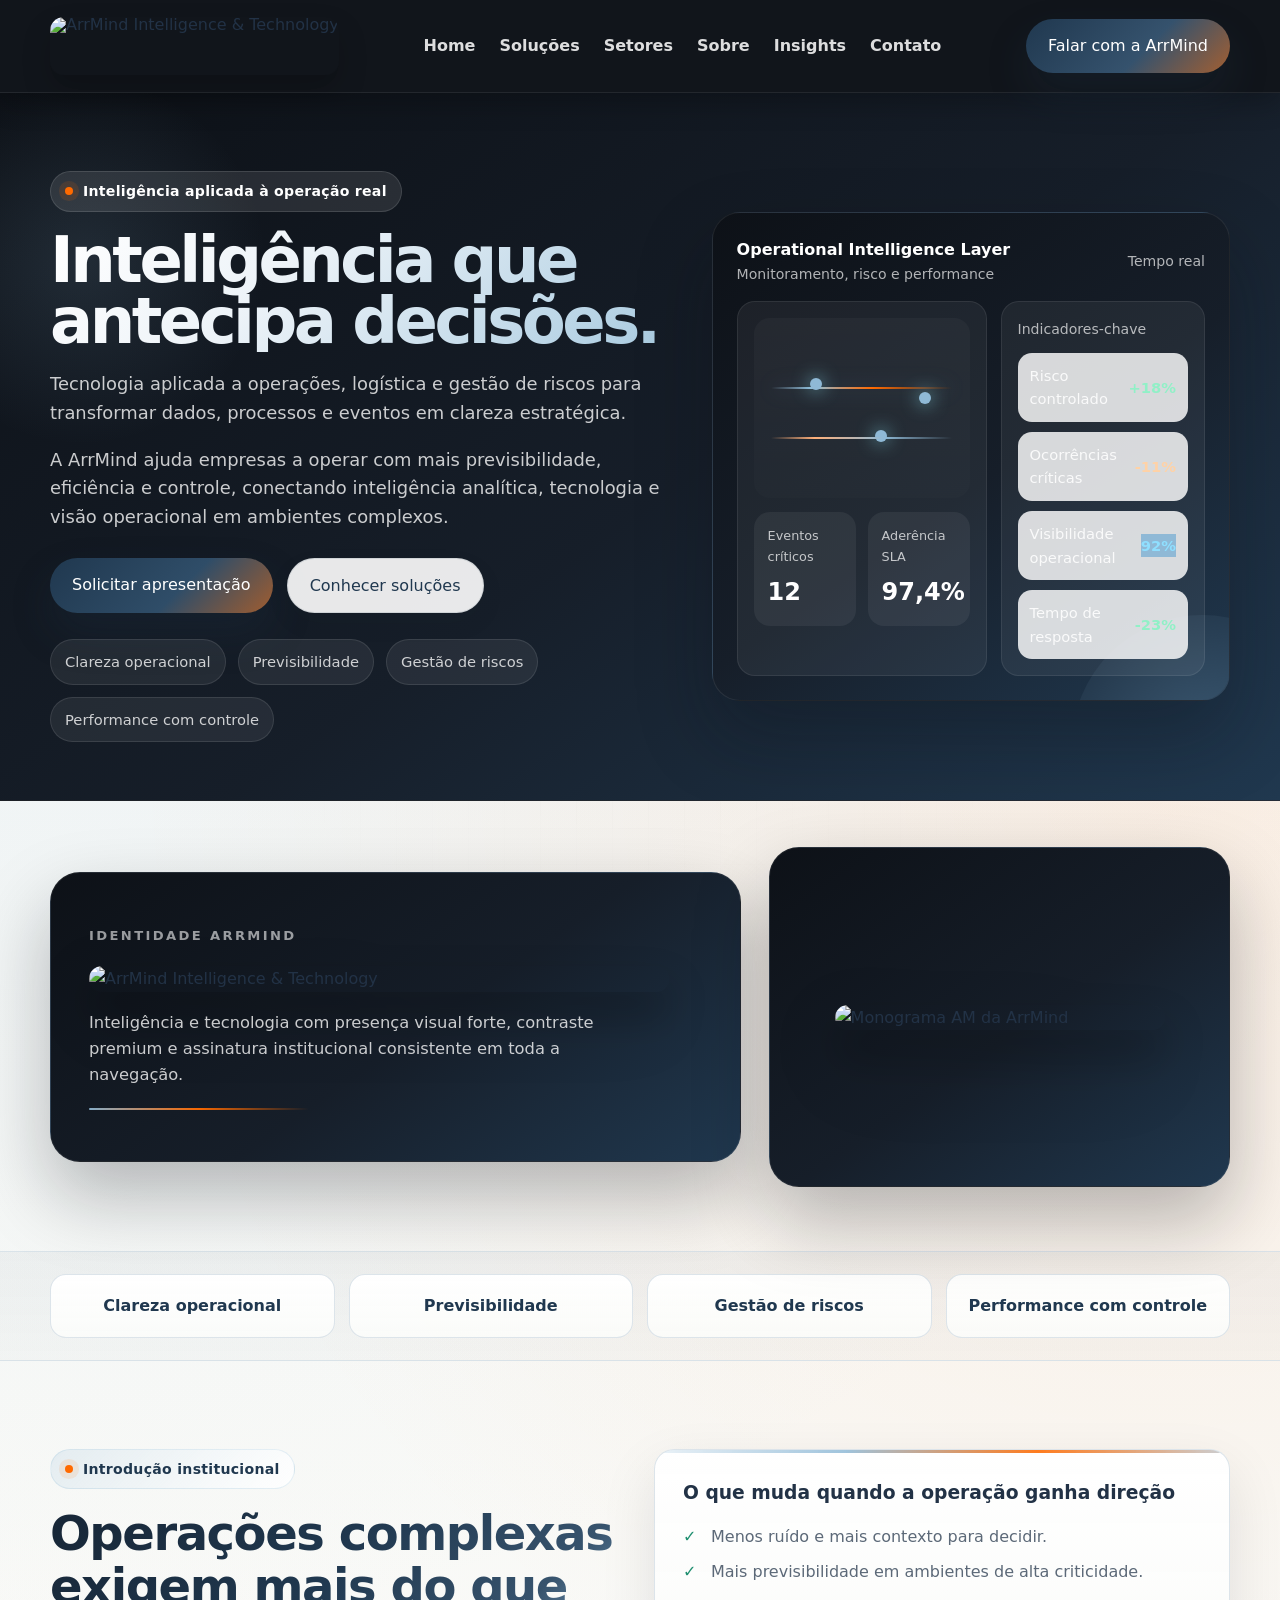
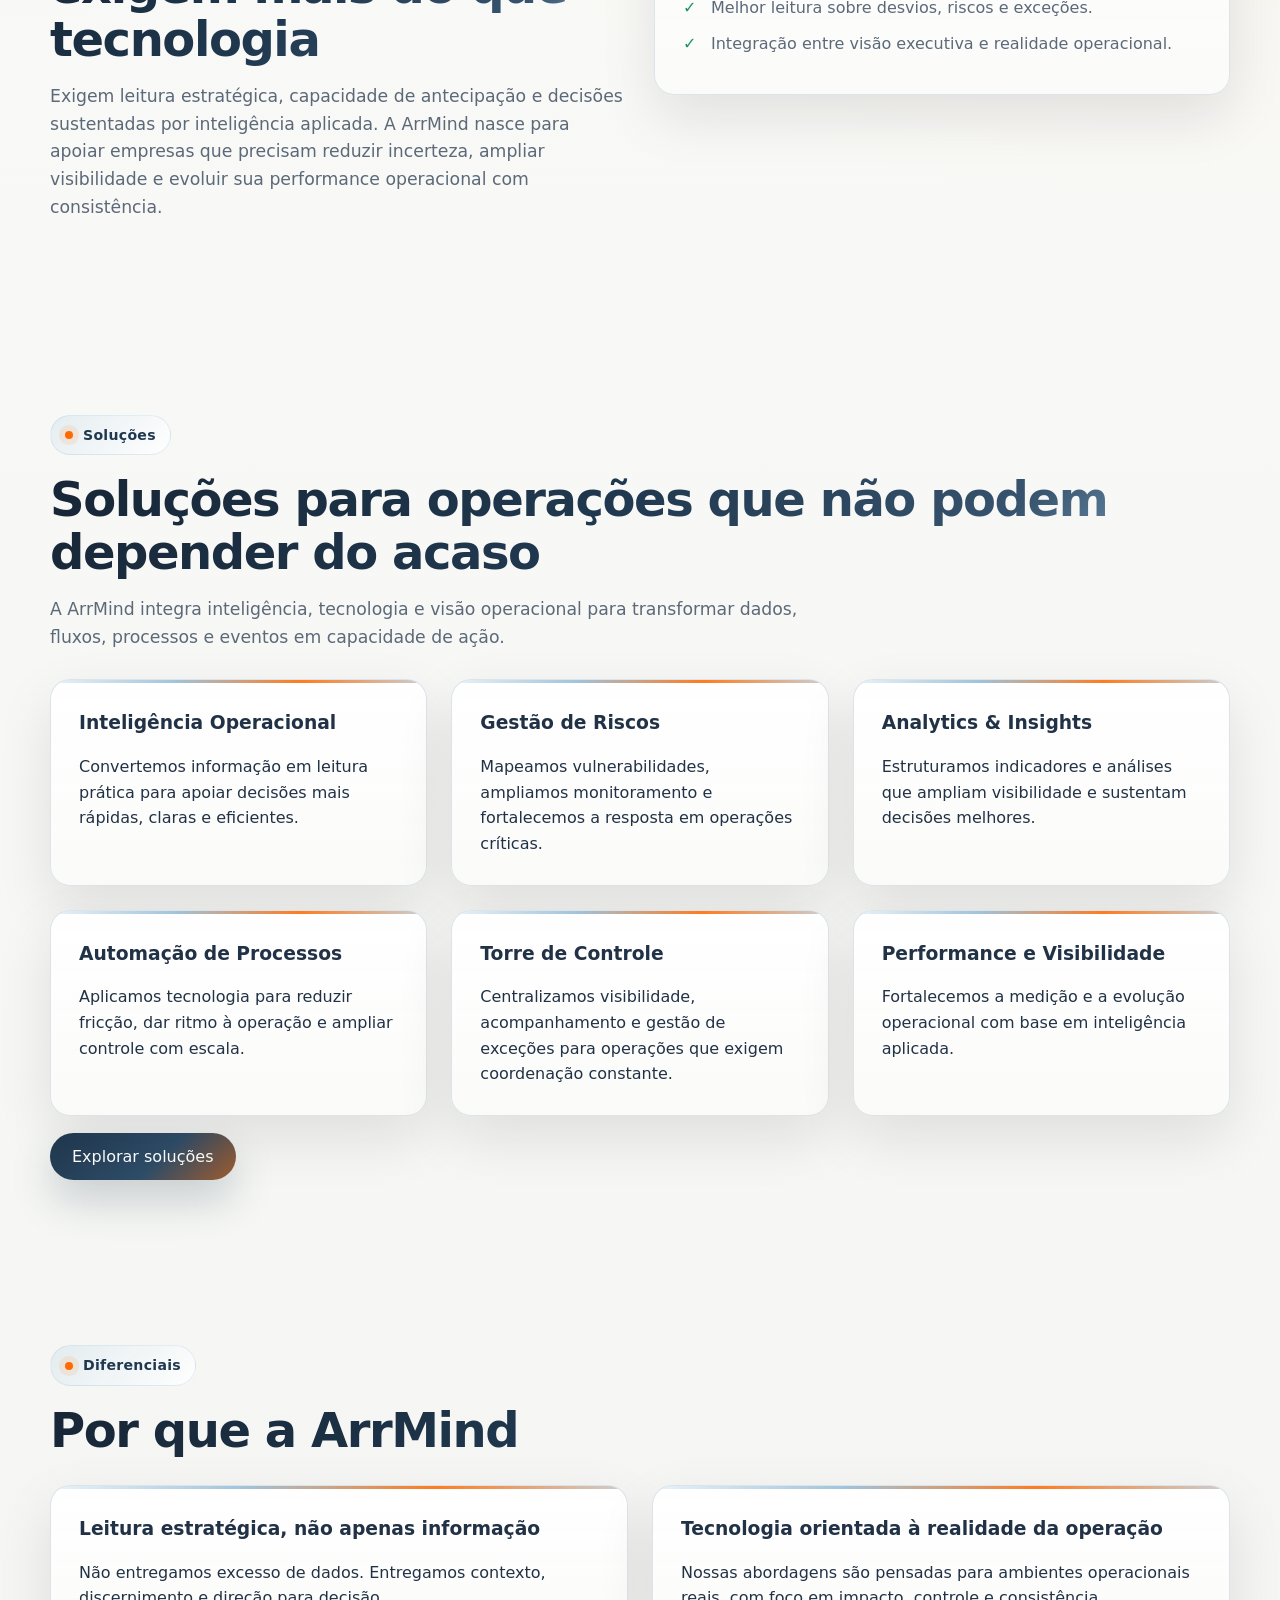
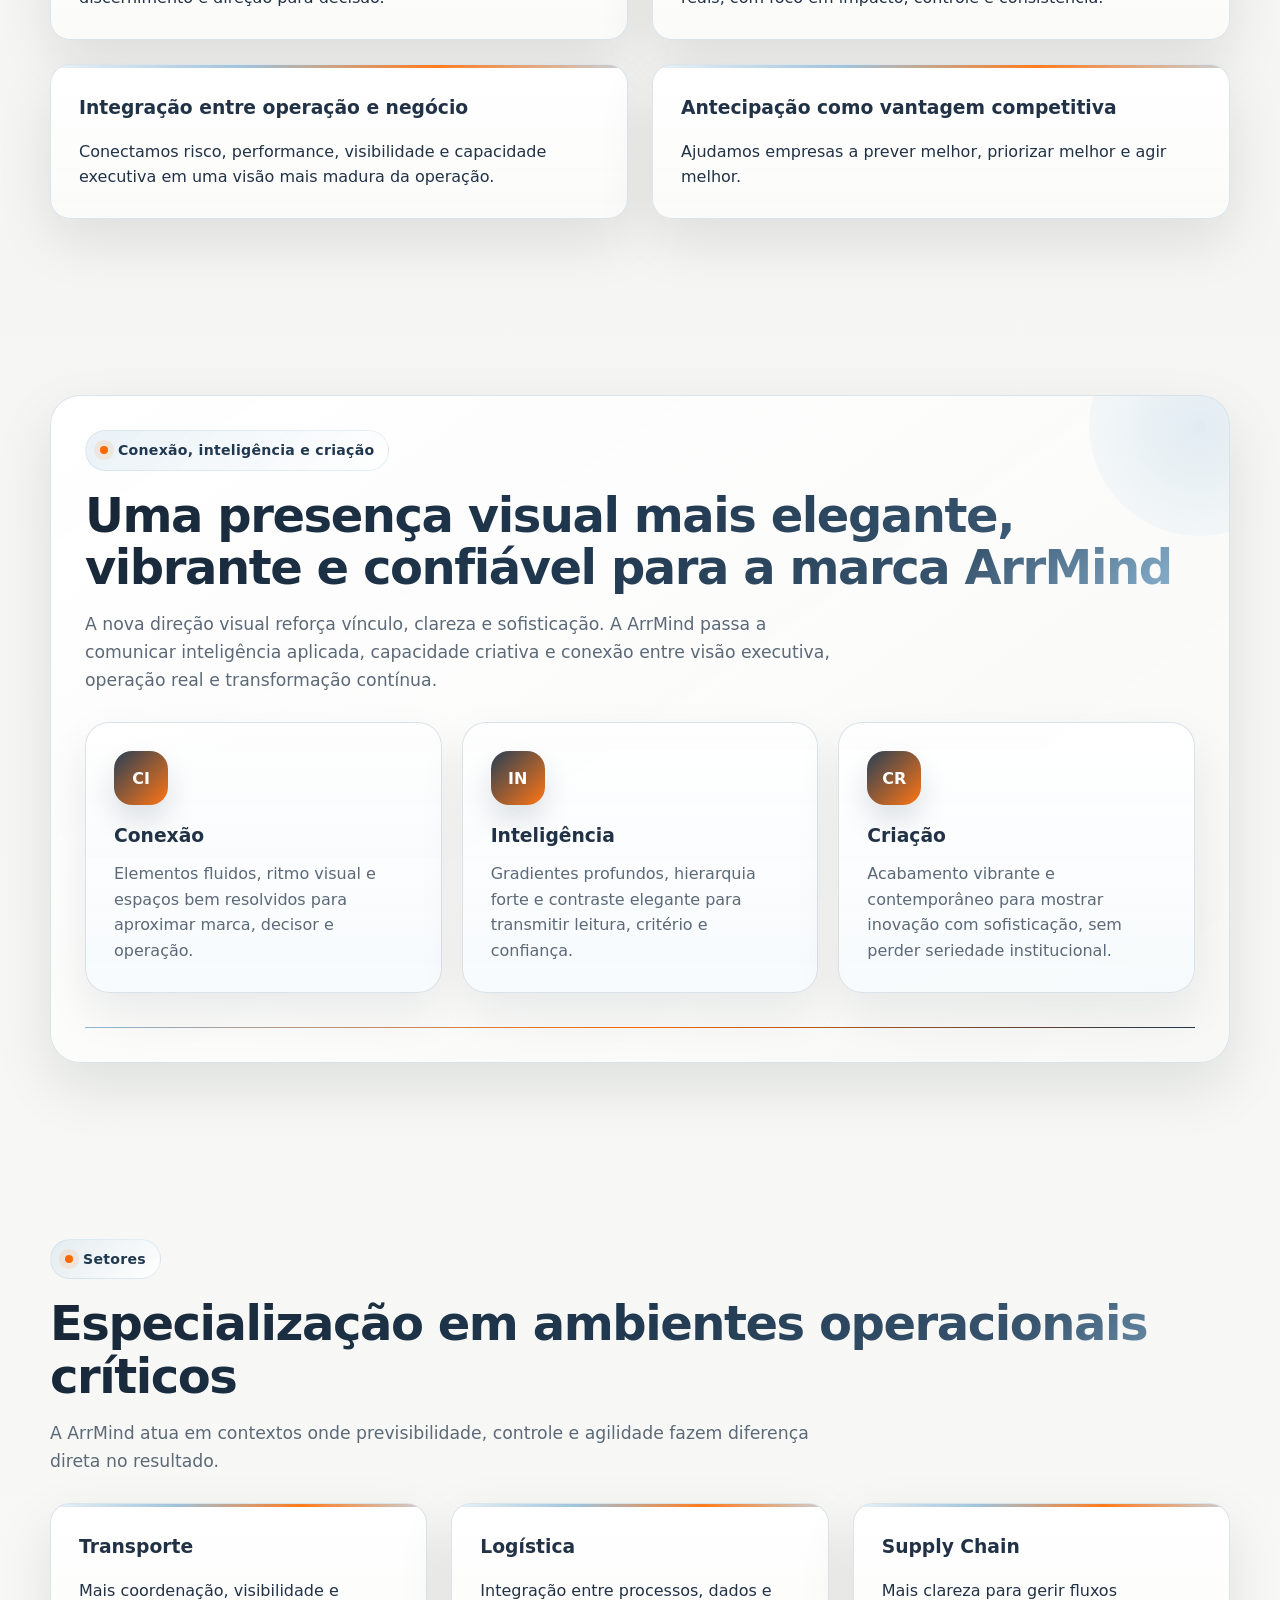
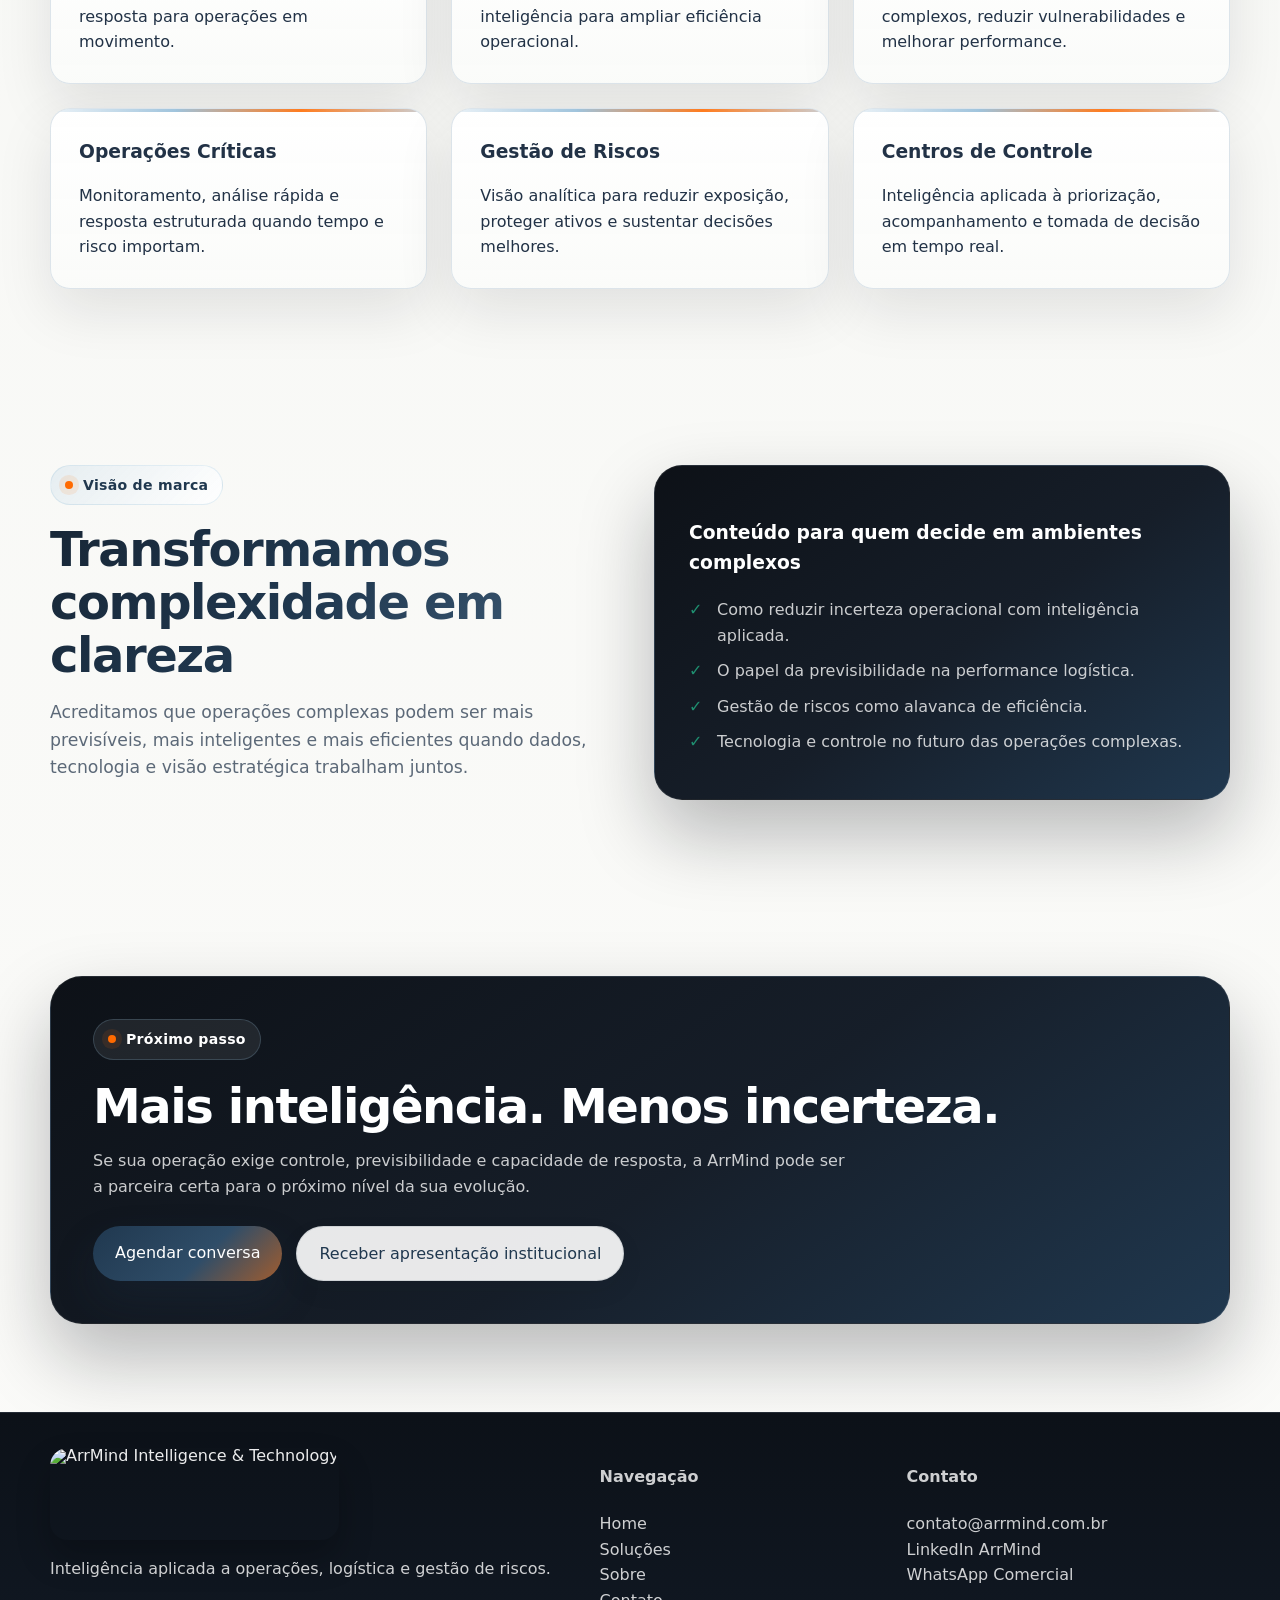
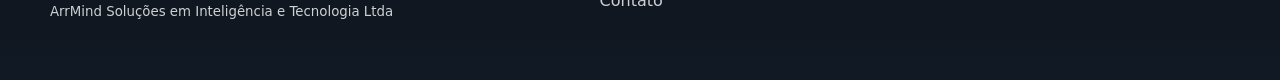
==== commit 8d5935d3: "Add files via upload" ====
--- a/index.html
+++ b/index.html
@@ -10,8 +10,7 @@
 <body>
   <header class="topbar">
     <div class="container nav">
-      <a class="brand brand-header" href="index.html" aria-label="ArrMind, página inicial">
-        <img class="brand-monogram-header" src="assets/monograma-arrmind-dark.png" alt="Monograma AM ArrMind" />
+      <a class="brand brand-header brand-header-wordmark-only" href="index.html" aria-label="ArrMind, página inicial">
         <img class="brand-wordmark-header" src="assets/logo-arrmind-dark.png" alt="ArrMind Intelligence &amp; Technology" />
       </a>
       <nav class="nav-links" aria-label="Navegação principal">
@@ -246,8 +245,7 @@
   <footer class="footer">
     <div class="container footer-grid">
       <div>
-        <div class="brand brand-footer-lockup">
-          <img class="brand-monogram-footer" src="assets/monograma-arrmind-dark.png" alt="Monograma AM ArrMind" />
+        <div class="brand brand-footer-lockup brand-footer-wordmark-only">
           <img class="brand-wordmark-footer" src="assets/logo-arrmind-dark.png" alt="ArrMind Intelligence &amp; Technology" />
         </div>
         <p class="muted">Inteligência aplicada a operações, logística e gestão de riscos.</p>
--- a/styles.css
+++ b/styles.css
@@ -1470,3 +1470,109 @@
     height: 66px;
   }
 }
+
+
+/* ===== ArrMind hierarchy refinement v6 ===== */
+.brand-header-wordmark-only {
+  display: flex;
+  align-items: center;
+  justify-content: flex-start;
+  min-width: 0;
+}
+
+.brand-header-wordmark-only .brand-wordmark-header {
+  height: 58px;
+  max-width: min(46vw, 390px);
+  border-radius: 14px;
+  box-shadow: 0 14px 28px rgba(0,0,0,.24);
+}
+
+.brand-footer-wordmark-only {
+  display: inline-flex;
+  align-items: center;
+}
+
+.brand-footer-wordmark-only .brand-wordmark-footer {
+  height: 92px;
+  max-width: min(100%, 430px);
+  border-radius: 18px;
+  box-shadow: 0 18px 34px rgba(0,0,0,.24);
+}
+
+.brand-monogram-header,
+.brand-monogram-footer {
+  display: none !important;
+}
+
+.brand-presence-grid {
+  grid-template-columns: 1.2fr .8fr;
+  gap: 28px;
+}
+
+.brand-stage {
+  padding: 38px;
+}
+
+.brand-stage-wordmark {
+  width: min(100%, 580px);
+}
+
+.brand-mark-card {
+  min-height: 340px;
+  display: grid;
+  place-items: center;
+}
+
+.brand-mark-monogram {
+  width: min(100%, 330px);
+}
+
+.topbar {
+  background: rgba(10, 14, 20, .97);
+}
+
+.nav {
+  min-height: 92px;
+}
+
+.nav-links {
+  color: rgba(255,255,255,.86);
+}
+
+@media (max-width: 1024px) {
+  .brand-header-wordmark-only .brand-wordmark-header {
+    height: 50px;
+    max-width: 310px;
+  }
+
+  .brand-footer-wordmark-only .brand-wordmark-footer {
+    height: 78px;
+  }
+}
+
+@media (max-width: 860px) {
+  .nav {
+    min-height: 84px;
+  }
+
+  .brand-header-wordmark-only .brand-wordmark-header {
+    height: 44px;
+    max-width: 240px;
+  }
+}
+
+@media (max-width: 640px) {
+  .brand-header-wordmark-only .brand-wordmark-header {
+    height: 38px;
+    max-width: 190px;
+  }
+
+  .brand-footer-wordmark-only .brand-wordmark-footer {
+    height: 62px;
+    max-width: 240px;
+  }
+
+  .brand-presence-grid {
+    grid-template-columns: 1fr;
+  }
+}
